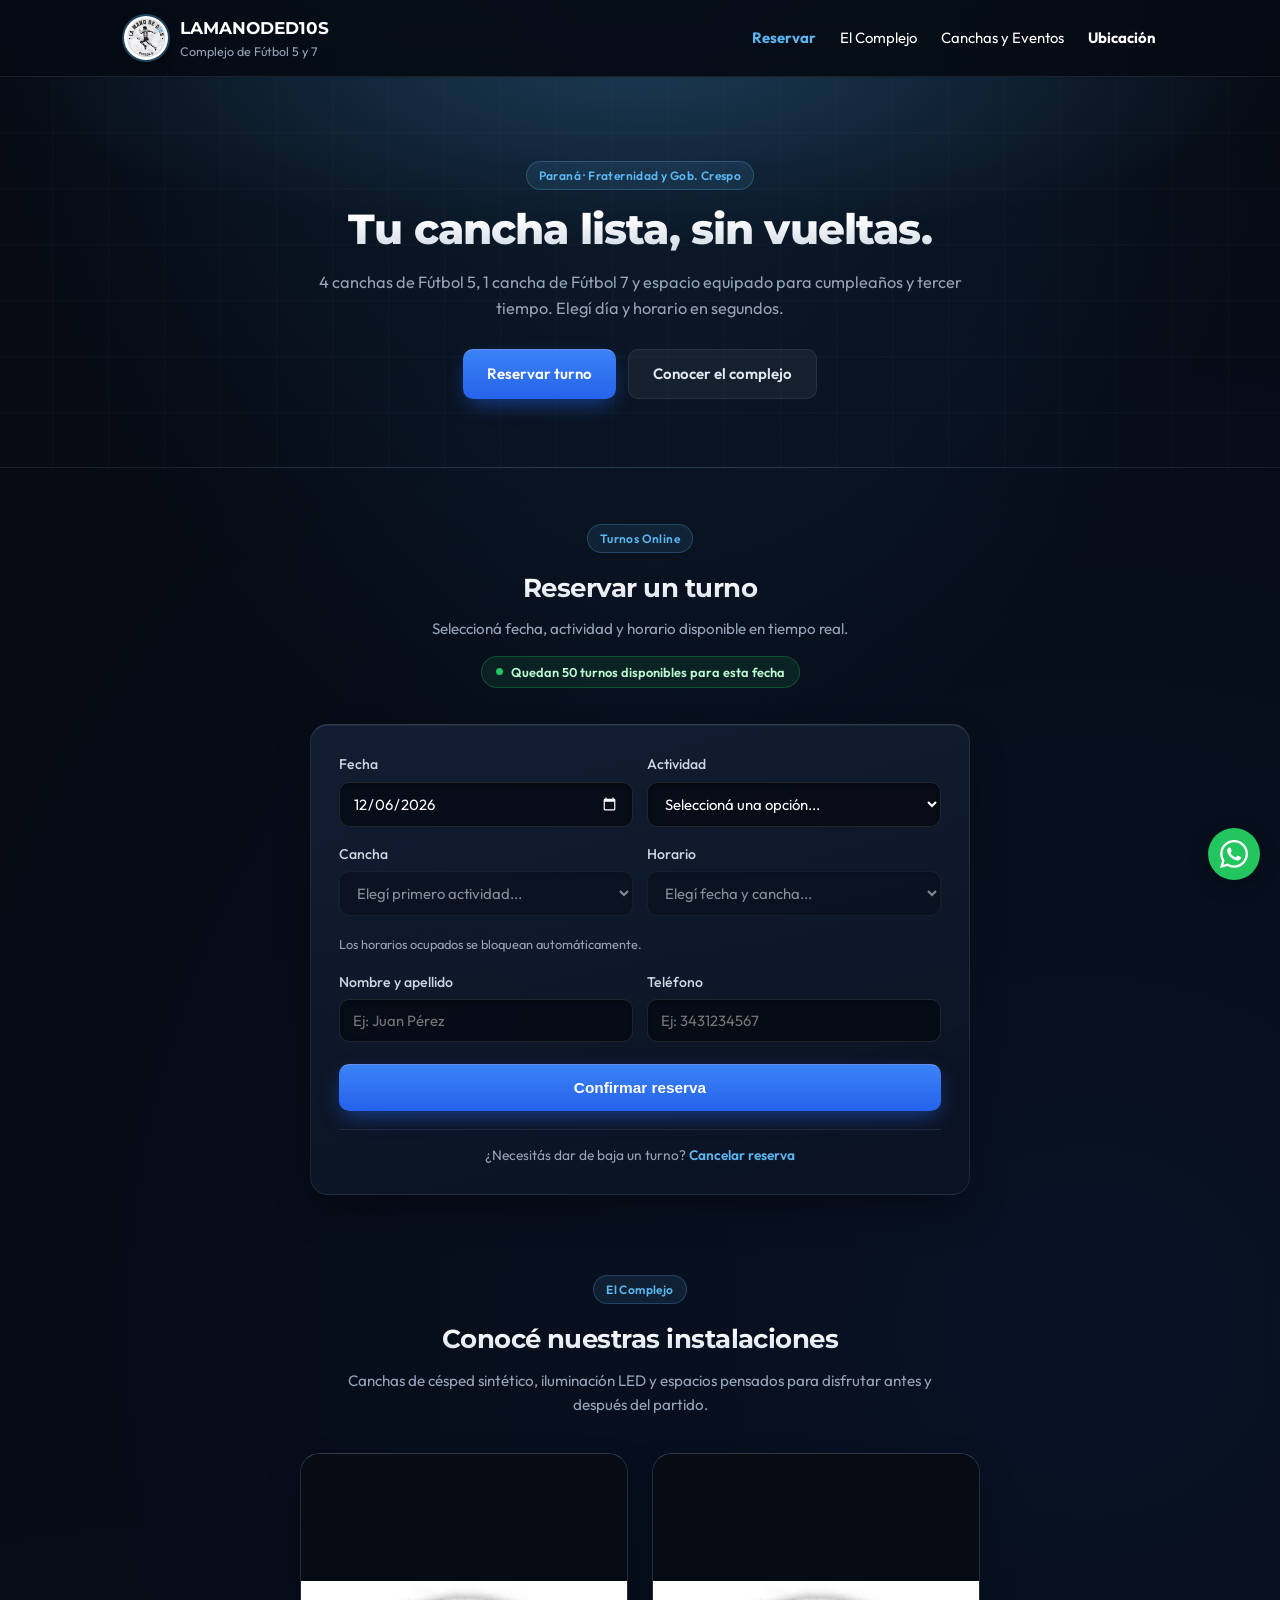
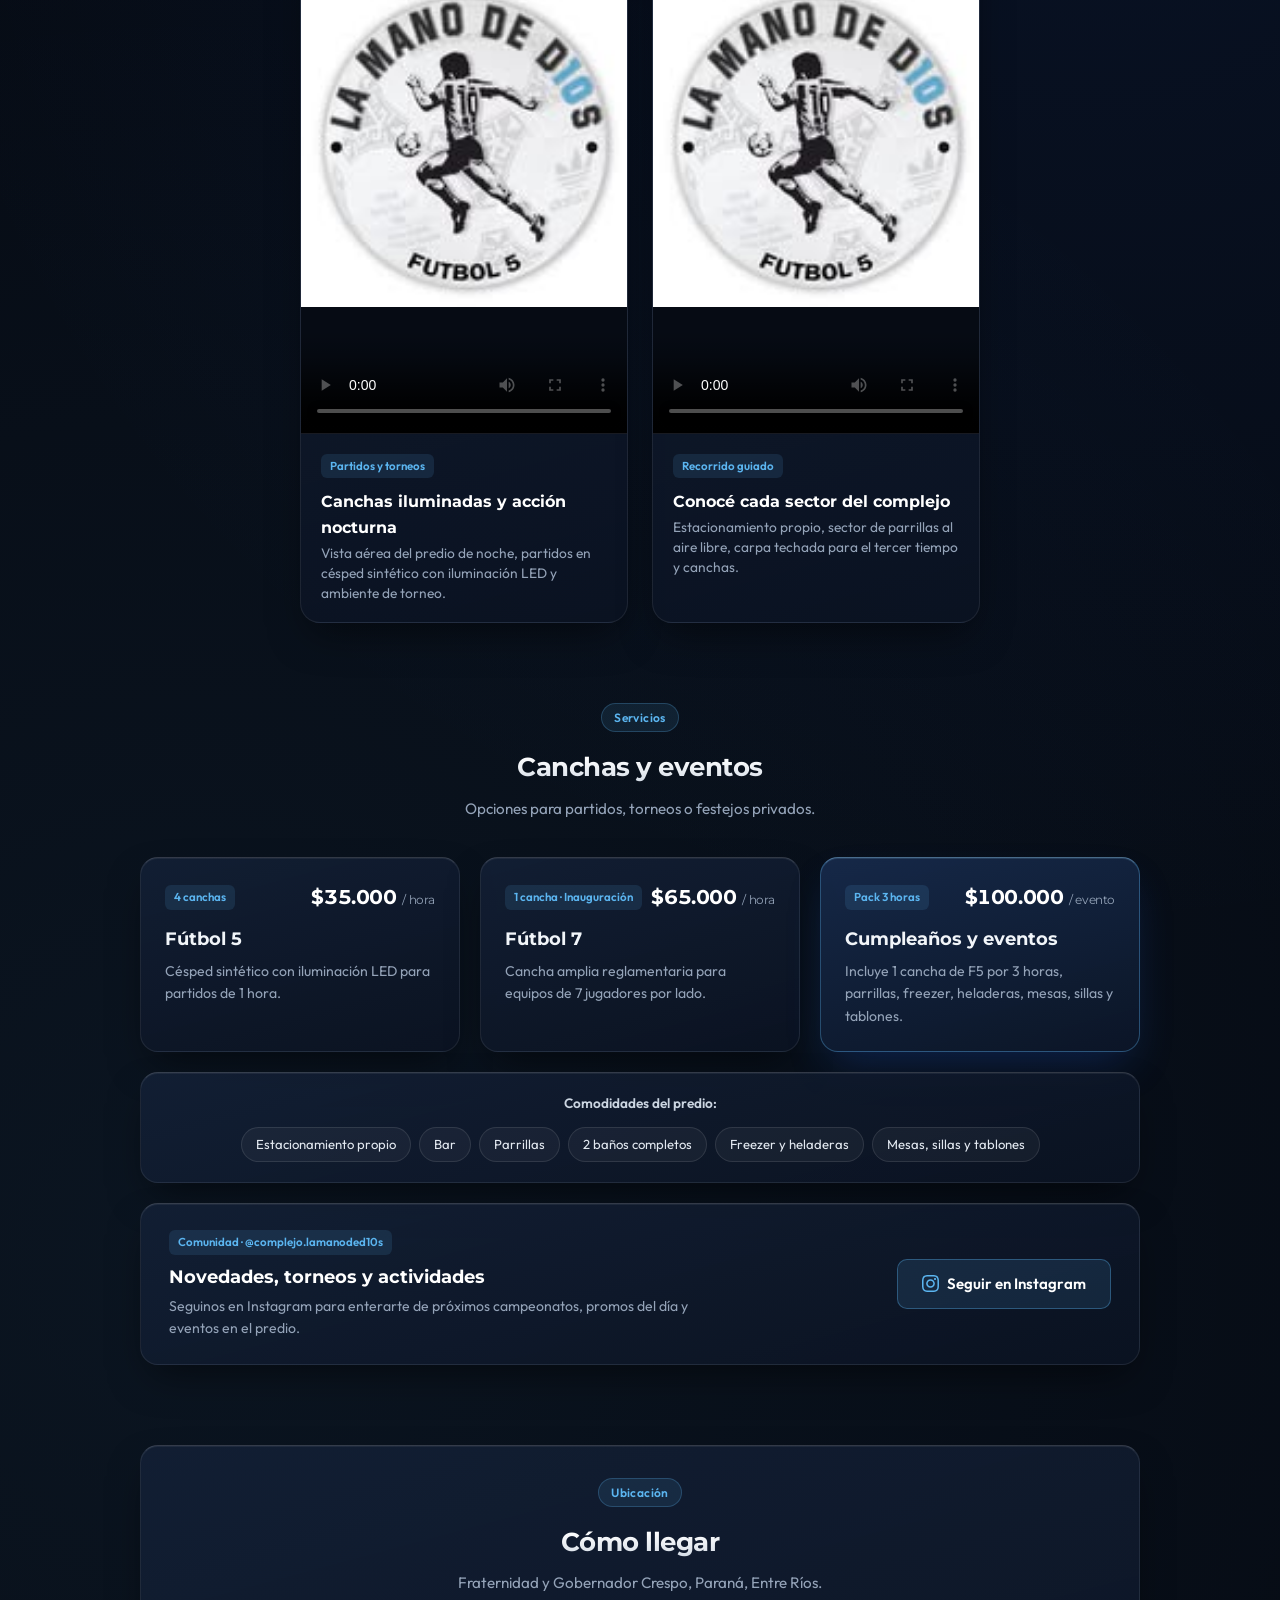
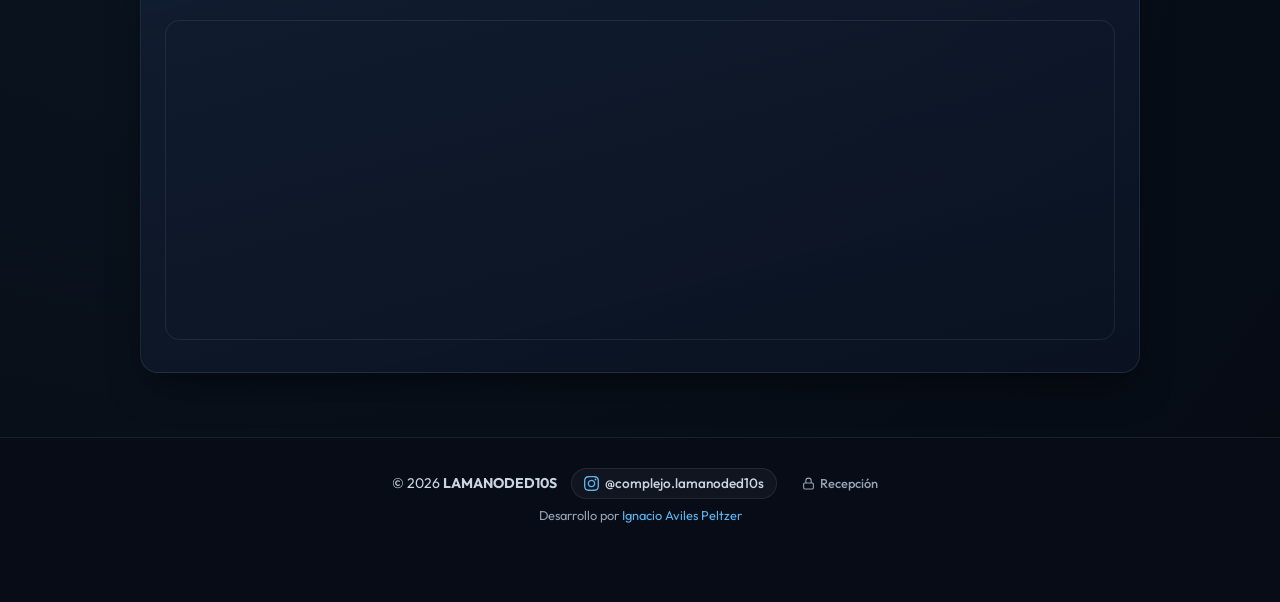
==== index.html @ fe37d2c8 "Add files via upload" ====
<!DOCTYPE html>
<html lang="es">
<head>
  <meta charset="UTF-8">
  <meta name="viewport" content="width=device-width, initial-scale=1.0">
  <title>LAMANODED10S — Complejo de Fútbol 5 y 7</title>

  <!-- VISTA PREVIA AL COMPARTIR EL ENLACE (WHATSAPP / INSTAGRAM) -->
  <meta name="description" content="Reservá online tu cancha de Fútbol 5, Fútbol 7 o festejá tu cumpleaños en LAMANODED10S (Fraternidad y Gob. Crespo, Paraná).">
  <meta property="og:title" content="LAMANODED10S — Reservas Online de Fútbol 5 y 7">
  <meta property="og:description" content="Elegí día, cancha y horario en segundos. 4 canchas F5, 1 cancha F7, parrillas y tercer tiempo en Paraná.">
  <meta property="og:image" content="logo.jpg">
  <meta property="og:type" content="website">
  <meta name="twitter:card" content="summary">

  <link rel="icon" type="image/jpeg" href="logo.jpg">
  <link rel="preconnect" href="https://fonts.googleapis.com">
  <link rel="preconnect" href="https://fonts.gstatic.com" crossorigin>
  <link href="https://fonts.googleapis.com/css2?family=Montserrat:wght@600;700;800&family=Outfit:wght@400;500;600;700&display=swap" rel="stylesheet">
  
  <link rel="stylesheet" href="styles.css?v=42">
</head>
<body>

  <!-- ENCABEZADO -->
  <header class="main-header">
    <div class="nav-container">
      <div class="brand-logo">
        <img src="logo.jpg" alt="LAMANODED10S" class="logo-img" onerror="this.style.display='none'">
        <div class="brand-text">
          <h1>LAMANODED10S</h1>
          <span>Complejo de Fútbol 5 y 7</span>
        </div>
      </div>
      
      <button class="menu-toggle" aria-label="Abrir menú">
        <span></span><span></span><span></span>
      </button>
      
      <nav class="nav-menu">
        <a href="#reservas" class="nav-link" style="font-weight: 700; color: var(--accent);">Reservar</a>
        <a href="#galeria" class="nav-link">El Complejo</a>
        <a href="#deportes" class="nav-link">Canchas y Eventos</a>
        <a href="#ubicacion" class="nav-link">Ubicación</a>
      </nav>
    </div>
  </header>

  <!-- PORTADA SERENA Y DIRECTA -->
  <section class="hero-section">
    <div class="hero-content reveal">
      <span class="tag">Paraná · Fraternidad y Gob. Crespo</span>
      <h2>Tu cancha lista, sin vueltas.</h2>
      <p class="hero-desc">4 canchas de Fútbol 5, 1 cancha de Fútbol 7 y espacio equipado para cumpleaños y tercer tiempo. Elegí día y horario en segundos.</p>
      <div class="hero-actions">
        <a href="#reservas" class="btn btn-primary">Reservar turno</a>
        <a href="#galeria" class="btn btn-secondary">Conocer el complejo</a>
      </div>
    </div>
  </section>

  <!-- CONTENIDO PRINCIPAL -->
  <main class="container">

    <!-- SECCIÓN 1: RESERVAS -->
    <section class="section reservation-section scroll-margin" id="reservas">
      <div class="section-title reveal">
        <span class="tag" id="config-subtitulo">Turnos Online</span>
        <h3 id="config-titulo">Reservar un turno</h3>
        <p>Seleccioná fecha, actividad y horario disponible en tiempo real.</p>
        <div class="live-slots-pill" id="liveAvailabilityBadge">
          <span class="live-dot"></span> Consultando disponibilidad...
        </div>
      </div>

      <div class="grid-reservation">
        <div class="form-container glass-effect reveal delay-1">
          <form id="reservationForm">
            <div class="form-group-row">
              <div class="form-group">
                <label for="fecha">Fecha</label>
                <input type="date" id="fecha" name="fecha" required>
              </div>
              <div class="form-group">
                <label for="deporte">Actividad</label>
                <select id="deporte" name="deporte" required>
                  <option value="">Cargando...</option>
                </select>
              </div>
            </div>

            <div class="form-group-row">
              <div class="form-group">
                <label for="cancha">Cancha</label>
                <select id="cancha" name="cancha" required disabled>
                  <option value="">Elegí primero actividad...</option>
                </select>
              </div>
              <div class="form-group">
                <label for="horario">Horario</label>
                <select id="horario" name="horario" required disabled>
                  <option value="">Elegí fecha y cancha...</option>
                </select>
              </div>
            </div>
            <span class="input-note" id="horarioNote">Los horarios ocupados se bloquean automáticamente.</span>

            <div class="form-group-row" style="margin-top: 16px;">
              <div class="form-group">
                <label for="nombre">Nombre y apellido</label>
                <input type="text" id="nombre" name="nombre" placeholder="Ej: Juan Pérez" required>
              </div>
              <div class="form-group">
                <label for="telefono">Teléfono</label>
                <input type="tel" id="telefono" name="telefono" placeholder="Ej: 3431234567" required>
              </div>
            </div>

            <button type="submit" class="btn btn-submit" id="btnSubmit">
              <span class="btn-text">Confirmar reserva</span>
              <div class="loader" id="submitLoader"></div>
            </button>
          </form>

          <div id="statusBox" class="status-box" style="display: none;"></div>

          <div class="cancel-link-box">
            ¿Necesitás dar de baja un turno? <a href="cancelar.html">Cancelar reserva</a>
          </div>
        </div>
      </div>
    </section>

    <!-- SECCIÓN 2: PRESENTACIÓN EN VIDEO (2 COLUMNAS VERTICALES 9:16) -->
    <section class="section media-section scroll-margin" id="galeria">
      <div class="section-title reveal">
        <span class="tag">El Complejo</span>
        <h3>Conocé nuestras instalaciones</h3>
        <p>Canchas de césped sintético, iluminación LED y espacios pensados para disfrutar antes y después del partido.</p>
      </div>

      <div class="videos-showcase reveal delay-1">
        <!-- Video 1 -->
        <div class="video-card glass-effect">
          <div class="video-wrapper">
            <video controls playsinline preload="metadata" poster="logo.jpg">
              <source src="videos/video_1.mp4" type="video/mp4">
              Tu navegador no soporta la reproducción de video.
            </video>
          </div>
          <div class="video-info">
            <span class="sport-badge">Partidos y torneos</span>
            <h4>Canchas iluminadas y acción nocturna</h4>
            <p>Vista aérea del predio de noche, partidos en césped sintético con iluminación LED y ambiente de torneo.</p>
          </div>
        </div>

        <!-- Video 2 -->
        <div class="video-card glass-effect">
          <div class="video-wrapper">
            <video controls playsinline preload="metadata" poster="logo.jpg">
              <source src="videos/video_2.mp4" type="video/mp4">
              Tu navegador no soporta la reproducción de video.
            </video>
          </div>
          <div class="video-info">
            <span class="sport-badge">Recorrido guiado</span>
            <h4>Conocé cada sector del complejo</h4>
            <p>Estacionamiento propio, sector de parrillas al aire libre, carpa techada para el tercer tiempo y canchas.</p>
          </div>
        </div>
      </div>
    </section>

    <!-- SECCIÓN 3: CANCHAS, EVENTOS Y COMODIDADES -->
    <section class="section scroll-margin" id="deportes">
      <div class="section-title reveal">
        <span class="tag">Servicios</span>
        <h3>Canchas y eventos</h3>
        <p>Opciones para partidos, torneos o festejos privados.</p>
      </div>

      <div class="sports-grid reveal delay-1">
        <div class="sport-card glass-effect">
          <div class="sport-card-top">
            <span class="sport-badge">4 canchas</span>
            <span class="sport-price">$35.000 <small>/ hora</small></span>
          </div>
          <h4>Fútbol 5</h4>
          <p>Césped sintético con iluminación LED para partidos de 1 hora.</p>
        </div>

        <div class="sport-card glass-effect">
          <div class="sport-card-top">
            <span class="sport-badge">1 cancha · Inauguración</span>
            <span class="sport-price">$65.000 <small>/ hora</small></span>
          </div>
          <h4>Fútbol 7</h4>
          <p>Cancha amplia reglamentaria para equipos de 7 jugadores por lado.</p>
        </div>

        <div class="sport-card glass-effect highlight-card">
          <div class="sport-card-top">
            <span class="sport-badge">Pack 3 horas</span>
            <span class="sport-price">$100.000 <small>/ evento</small></span>
          </div>
          <h4>Cumpleaños y eventos</h4>
          <p>Incluye 1 cancha de F5 por 3 horas, parrillas, freezer, heladeras, mesas, sillas y tablones.</p>
        </div>
      </div>

      <!-- Comodidades en formato limpio tipo etiquetas -->
      <div class="amenities-bar glass-effect reveal delay-2">
        <span class="amenities-label">Comodidades del predio:</span>
        <div class="amenities-pills">
          <span class="amenity-pill">Estacionamiento propio</span>
          <span class="amenity-pill">Bar</span>
          <span class="amenity-pill">Parrillas</span>
          <span class="amenity-pill">2 baños completos</span>
          <span class="amenity-pill">Freezer y heladeras</span>
          <span class="amenity-pill">Mesas, sillas y tablones</span>
        </div>
      </div>

      <!-- Invitación a Instagram -->
      <div class="instagram-banner glass-effect reveal delay-2">
        <div class="instagram-banner-text">
          <span class="sport-badge">Comunidad · @complejo.lamanoded10s</span>
          <h4>Novedades, torneos y actividades</h4>
          <p>Seguinos en Instagram para enterarte de próximos campeonatos, promos del día y eventos en el predio.</p>
        </div>
        <a href="https://www.instagram.com/complejo.lamanoded10s/" target="_blank" rel="noopener noreferrer" class="btn btn-instagram">
          <svg viewBox="0 0 24 24" aria-hidden="true"><path d="M12 2.163c3.204 0 3.584.012 4.85.07 3.252.148 4.771 1.691 4.919 4.919.058 1.265.069 1.645.069 4.849 0 3.205-.012 3.584-.069 4.849-.149 3.225-1.664 4.771-4.919 4.919-1.266.058-1.644.07-4.85.07-3.204 0-3.584-.012-4.849-.07-3.26-.149-4.771-1.699-4.919-4.92-.058-1.265-.07-1.644-.07-4.849 0-3.204.013-3.583.07-4.849.149-3.227 1.664-4.771 4.919-4.919 1.266-.057 1.645-.069 4.849-.069zm0-2.163c-3.259 0-3.667.014-4.947.072-4.358.2-6.78 2.618-6.98 6.98-.059 1.281-.073 1.689-.073 4.948 0 3.259.014 3.668.072 4.948.2 4.358 2.618 6.78 6.98 6.98 1.281.058 1.689.072 4.948.072 3.259 0 3.668-.014 4.948-.072 4.354-.2 6.782-2.618 6.979-6.98.059-1.28.073-1.689.073-4.948 0-3.259-.014-3.667-.072-4.947-.196-4.354-2.617-6.78-6.979-6.98-1.281-.059-1.69-.073-4.949-.073zm0 5.838c-3.403 0-6.162 2.759-6.162 6.162s2.759 6.163 6.162 6.163 6.162-2.759 6.162-6.163c0-3.403-2.759-6.162-6.162-6.162zm0 10.162c-2.209 0-4-1.79-4-4 0-2.209 1.791-4 4-4s4 1.791 4 4c0 2.21-1.791 4-4 4zm6.406-11.845c-.796 0-1.441.645-1.441 1.44s.645 1.44 1.441 1.44c.795 0 1.439-.645 1.439-1.44s-.644-1.44-1.439-1.44z"/></svg>
          Seguir en Instagram
        </a>
      </div>
    </section>

    <!-- SECCIÓN 4: UBICACIÓN -->
    <section class="section location-section glass-effect reveal delay-1" id="ubicacion" style="margin-bottom: 0;">
      <div class="section-title" style="margin-bottom: 24px;">
        <span class="tag">Ubicación</span>
        <h3>Cómo llegar</h3>
        <p>Fraternidad y Gobernador Crespo, Paraná, Entre Ríos.</p>
      </div>
      <div class="map-container">
        <iframe src="https://www.google.com/maps/embed?pb=!1m18!1m12!1m3!1d3392.5186835165846!2d-60.5054743!3d-31.7513364!2m3!1f0!2f0!3f0!3m2!1i1024!2i768!4f13.1!3m3!1m2!1s0x95b4528189856a49%3A0xda59c6fb25c34594!2sFraternidad%20%26%20Gdor.%20Crespo%2C%20Paran%C3%A1%2C%20Entre%20R%C3%ADos!5e0!3m2!1ses-419!2sar!4v1700000000000!5m2!1ses-419!2sar" allowfullscreen="" loading="lazy" referrerpolicy="no-referrer-when-downgrade"></iframe>
      </div>
    </section>

  </main>

  <!-- Botón Flotante de WhatsApp -->
  <a href="#" target="_blank" rel="noopener noreferrer" class="whatsapp-float" aria-label="Contactar por WhatsApp">
    <svg viewBox="0 0 24 24" style="width:28px; height:28px; fill:#fff;"><path d="M17.472 14.382c-.297-.149-1.758-.867-2.03-.967-.273-.099-.471-.148-.67.15-.197.297-.767.966-.94 1.164-.173.199-.347.223-.644.075-.297-.15-1.255-.463-2.39-1.475-.883-.788-1.48-1.761-1.653-2.059-.173-.297-.018-.458.13-.606.134-.133.298-.347.446-.52.149-.174.198-.298.298-.497.099-.198.05-.371-.025-.52-.075-.149-.669-1.612-.916-2.207-.242-.579-.487-.5-.669-.51a12.8 12.8 0 0 0-.57-.01c-.198 0-.52.074-.792.372-.272.297-1.04 1.016-1.04 2.479 0 1.462 1.065 2.875 1.213 3.074.149.198 2.096 3.2 5.077 4.487.709.306 1.262.489 1.694.625.712.227 1.36.195 1.871.118.571-.085 1.758-.719 2.006-1.413.248-.694.248-1.289.173-1.413-.074-.124-.272-.198-.57-.347m-5.421 7.403h-.004a9.87 9.87 0 0 1-5.031-1.378l-.361-.214-3.741.982.998-3.648-.235-.374a9.86 9.86 0 0 1-1.51-5.26c.001-5.45 4.436-9.884 9.888-9.884 2.64 0 5.122 1.03 6.988 2.898a9.825 9.825 0 0 1 2.893 6.994c-.003 5.45-4.437 9.884-9.885 9.884m8.413-18.297A11.815 11.815 0 0 0 12.05 0C5.495 0 .16 5.335.157 11.892c0 2.096.547 4.142 1.588 5.945L.057 24l6.305-1.654a11.882 11.882 0 0 0 5.683 1.448h.005c6.554 0 11.89-5.335 11.893-11.893a11.821 11.821 0 0 0-3.48-8.413Z"/></svg>
  </a>

  <!-- FOOTER -->
  <footer class="site-footer">
    <div class="footer-content">
      <div class="footer-top">
        <p class="footer-brand">© 2026 <strong>LAMANODED10S</strong></p>
        <a href="https://www.instagram.com/complejo.lamanoded10s/" target="_blank" rel="noopener noreferrer" class="footer-instagram" aria-label="Instagram de LAMANODED10S">
          <svg viewBox="0 0 24 24" aria-hidden="true"><path d="M12 2.163c3.204 0 3.584.012 4.85.07 3.252.148 4.771 1.691 4.919 4.919.058 1.265.069 1.645.069 4.849 0 3.205-.012 3.584-.069 4.849-.149 3.225-1.664 4.771-4.919 4.919-1.266.058-1.644.07-4.85.07-3.204 0-3.584-.012-4.849-.07-3.26-.149-4.771-1.699-4.919-4.92-.058-1.265-.07-1.644-.07-4.849 0-3.204.013-3.583.07-4.849.149-3.227 1.664-4.771 4.919-4.919 1.266-.057 1.645-.069 4.849-.069zm0-2.163c-3.259 0-3.667.014-4.947.072-4.358.2-6.78 2.618-6.98 6.98-.059 1.281-.073 1.689-.073 4.948 0 3.259.014 3.668.072 4.948.2 4.358 2.618 6.78 6.98 6.98 1.281.058 1.689.072 4.948.072 3.259 0 3.668-.014 4.948-.072 4.354-.2 6.782-2.618 6.979-6.98.059-1.28.073-1.689.073-4.948 0-3.259-.014-3.667-.072-4.947-.196-4.354-2.617-6.78-6.979-6.98-1.281-.059-1.69-.073-4.949-.073zm0 5.838c-3.403 0-6.162 2.759-6.162 6.162s2.759 6.163 6.162 6.163 6.162-2.759 6.162-6.163c0-3.403-2.759-6.162-6.162-6.162zm0 10.162c-2.209 0-4-1.79-4-4 0-2.209 1.791-4 4-4s4 1.791 4 4c0 2.21-1.791 4-4 4zm6.406-11.845c-.796 0-1.441.645-1.441 1.44s.645 1.44 1.441 1.44c.795 0 1.439-.645 1.439-1.44s-.644-1.44-1.439-1.44z"/></svg>
          @complejo.lamanoded10s
        </a>
        <a href="ingreso.html" class="footer-staff-link">
          <svg viewBox="0 0 24 24" fill="none" stroke="currentColor" stroke-width="2"><rect width="18" height="11" x="3" y="11" rx="2"/><path d="M7 11V7a5 5 0 0 1 10 0v4"/></svg>
          Recepción
        </a>
      </div>
      <p class="dev-credits">
        Desarrollo por <a href="https://github.com" target="_blank" rel="noopener noreferrer">Ignacio Aviles Peltzer</a>
      </p>
    </div>
  </footer>

  <script src="config.js?v=8"></script>
  <script src="app.js?v=42"></script>
</body>
</html>
---- styles.css ----
:root {
  color-scheme: dark;
  --bg-dark: #0a111e;
  --surface: #111c2e;
  --surface-soft: rgba(17, 28, 46, 0.72);
  --accent: #5bb5f0;
  --accent-btn: #2563eb;
  --accent-btn-hover: #1d4ed8;
  --text-main: #f1f5f9;
  --text-muted: #94a3b8;
  --border-glass: rgba(255, 255, 255, 0.08);
  --whatsapp: #22c55e;
}

* {
  margin: 0;
  padding: 0;
  box-sizing: border-box;
}

html {
  scroll-behavior: smooth;
}

body {
  font-family: 'Outfit', sans-serif;
  background-color: var(--bg-dark);
  background-image: radial-gradient(circle at 50% 0%, rgba(37, 99, 235, 0.12), transparent 55%);
  color: var(--text-main);
  line-height: 1.6;
  overflow-x: hidden;
}

/* HEADER & NAVEGACIÓN */
.main-header {
  position: sticky;
  top: 0;
  z-index: 1000;
  background: rgba(10, 17, 30, 0.9);
  backdrop-filter: blur(12px);
  border-bottom: 1px solid var(--border-glass);
}

.nav-container {
  max-width: 1080px;
  margin: 0 auto;
  padding: 14px 24px;
  display: flex;
  justify-content: space-between;
  align-items: center;
}

.brand-logo {
  display: flex;
  align-items: center;
  gap: 12px;
}

.logo-img {
  width: 44px;
  height: 44px;
  border-radius: 50%;
  object-fit: cover;
  background: #ffffff;
  border: 1.5px solid rgba(255, 255, 255, 0.25);
}

.brand-text h1 {
  font-family: 'Montserrat', sans-serif;
  font-size: 1.08rem;
  font-weight: 700;
  color: #ffffff;
}

.brand-text span {
  font-size: 0.78rem;
  color: var(--text-muted);
  display: block;
}

.nav-menu {
  display: flex;
  gap: 24px;
}

.nav-link {
  color: #ffffff;
  text-decoration: none;
  font-weight: 400;
  font-size: 0.93rem;
  transition: opacity 0.2s;
}

.nav-link:hover {
  opacity: 0.78;
}

.nav-link.active {
  color: #ffffff;
  font-weight: 700;
}

.menu-toggle {
  display: none;
  flex-direction: column;
  gap: 5px;
  background: transparent;
  border: none;
  cursor: pointer;
}

.menu-toggle span {
  width: 24px;
  height: 2px;
  background: #ffffff;
  border-radius: 2px;
}

/* HERO SECTION */
.hero-section {
  position: relative;
  padding: 84px 24px 68px;
  text-align: center;
  border-bottom: 1px solid var(--border-glass);
  background-image:
    radial-gradient(circle at 50% 20%, rgba(91, 181, 240, 0.14), transparent 60%),
    linear-gradient(rgba(255, 255, 255, 0.025) 1px, transparent 1px),
    linear-gradient(90deg, rgba(255, 255, 255, 0.025) 1px, transparent 1px);
  background-size: 100% 100%, 48px 48px, 48px 48px;
  background-position: center, center, center;
}

.hero-content {
  max-width: 680px;
  margin: 0 auto;
}

.tag {
  display: inline-block;
  padding: 4px 12px;
  border-radius: 999px;
  background: rgba(91, 181, 240, 0.1);
  border: 1px solid rgba(91, 181, 240, 0.25);
  color: var(--accent);
  font-size: 0.75rem;
  font-weight: 600;
  letter-spacing: 0.4px;
  margin-bottom: 14px;
}

.hero-content h2 {
  font-family: 'Montserrat', sans-serif;
  font-size: clamp(1.85rem, 4vw, 2.65rem);
  font-weight: 800;
  line-height: 1.2;
  margin-bottom: 14px;
  color: #ffffff;
}

.hero-desc {
  color: var(--text-muted);
  font-size: 1.02rem;
  margin: 0 auto 28px;
}

.hero-actions {
  display: flex;
  justify-content: center;
  gap: 12px;
  flex-wrap: wrap;
}

.btn {
  display: inline-flex;
  align-items: center;
  justify-content: center;
  padding: 12px 24px;
  border-radius: 10px;
  font-weight: 600;
  font-size: 0.94rem;
  text-decoration: none;
  transition: background-color 0.2s, transform 0.15s;
  cursor: pointer;
  border: none;
}

.btn-primary {
  background: var(--accent-btn);
  color: #ffffff;
}

.btn-primary:hover {
  background: var(--accent-btn-hover);
  transform: translateY(-1px);
}

.btn-secondary {
  background: rgba(255, 255, 255, 0.05);
  color: #e2e8f0;
  border: 1px solid var(--border-glass);
}

.btn-secondary:hover {
  background: rgba(255, 255, 255, 0.09);
}

/* CONTENEDOR Y SECCIONES */
.container {
  max-width: 1040px;
  margin: 0 auto;
  padding: 56px 20px 64px;
}

.section {
  margin-bottom: 80px;
}

.scroll-margin {
  scroll-margin-top: 84px;
}

.section-title {
  text-align: center;
  max-width: 600px;
  margin: 0 auto 36px;
}

.section-title h3 {
  font-family: 'Montserrat', sans-serif;
  font-size: 1.65rem;
  font-weight: 700;
  margin-bottom: 8px;
  color: #ffffff;
}

.section-title p {
  color: var(--text-muted);
  font-size: 0.95rem;
}

/* INDICADOR EN VIVO DE DISPONIBILIDAD */
.live-slots-pill {
  display: inline-flex;
  align-items: center;
  gap: 8px;
  margin-top: 14px;
  padding: 5px 14px;
  border-radius: 999px;
  background: rgba(34, 197, 94, 0.1);
  border: 1px solid rgba(34, 197, 94, 0.28);
  color: #bbf7d0;
  font-size: 0.8rem;
  font-weight: 600;
}

.live-slots-pill.full {
  background: rgba(239, 68, 68, 0.12);
  border-color: rgba(239, 68, 68, 0.3);
  color: #fecaca;
}

.live-dot {
  width: 7px;
  height: 7px;
  border-radius: 50%;
  background: #22c55e;
  animation: pulseDot 1.8s infinite;
}

.live-slots-pill.full .live-dot {
  background: #ef4444;
  animation: none;
}

@keyframes pulseDot {
  0%, 100% { opacity: 1; }
  50% { opacity: 0.35; }
}

.glass-effect {
  background: var(--surface-soft);
  border: 1px solid var(--border-glass);
  border-radius: 18px;
}

/* RESERVAS */
.grid-reservation {
  max-width: 660px;
  margin: 0 auto;
}

.form-container {
  padding: 28px;
}

.form-group {
  margin-bottom: 16px;
}

.form-group-row {
  display: grid;
  grid-template-columns: 1fr 1fr;
  gap: 14px;
}

label {
  display: block;
  font-weight: 500;
  font-size: 0.88rem;
  margin-bottom: 6px;
  color: #cbd5e1;
}

input,
select {
  width: 100%;
  padding: 11px 13px;
  border-radius: 10px;
  border: 1px solid rgba(255, 255, 255, 0.12);
  background: rgba(10, 17, 30, 0.9);
  color: #ffffff;
  font-family: inherit;
  font-size: 0.93rem;
  outline: none;
  transition: border-color 0.2s;
}

input:focus,
select:focus {
  border-color: var(--accent);
}

select:disabled {
  opacity: 0.5;
  cursor: not-allowed;
}

.input-note {
  display: block;
  font-size: 0.8rem;
  color: var(--text-muted);
  margin-top: 2px;
}

.btn-submit {
  width: 100%;
  margin-top: 6px;
  padding: 14px;
  background: var(--accent-btn);
  color: #ffffff;
  font-size: 0.96rem;
}

.btn-submit:hover:not(:disabled) {
  background: var(--accent-btn-hover);
}

.cancel-link-box {
  margin-top: 18px;
  padding-top: 14px;
  border-top: 1px solid var(--border-glass);
  text-align: center;
  font-size: 0.86rem;
  color: var(--text-muted);
}

.cancel-link-box a {
  color: var(--accent);
  font-weight: 600;
  text-decoration: none;
}

.cancel-link-box a:hover {
  text-decoration: underline;
}

.loader {
  display: none;
  width: 16px;
  height: 16px;
  margin-left: 10px;
  border: 2px solid rgba(255, 255, 255, 0.3);
  border-top-color: #ffffff;
  border-radius: 50%;
  animation: spin 0.7s linear infinite;
}

@keyframes spin {
  to { transform: rotate(360deg); }
}

/* CARTEL DE CONFIRMACIÓN */
.status-box {
  margin-top: 20px;
  padding: 20px;
  border-radius: 14px;
  text-align: center;
  background: rgba(10, 17, 30, 0.95);
  border: 1px solid rgba(91, 181, 240, 0.35);
}

.status-box.warning {
  border-color: rgba(245, 158, 11, 0.45);
}

.confirm-badge {
  display: inline-block;
  padding: 4px 10px;
  border-radius: 6px;
  background: rgba(91, 181, 240, 0.14);
  color: var(--accent);
  font-weight: 700;
  font-size: 0.82rem;
  margin-bottom: 8px;
}

.status-box h4 {
  font-size: 1.08rem;
  margin-bottom: 6px;
}

.status-box p {
  font-size: 0.88rem;
  color: var(--text-muted);
  margin-bottom: 14px;
}

.btn-whatsapp-confirm {
  display: block;
  width: 100%;
  padding: 12px;
  border-radius: 10px;
  background: var(--whatsapp);
  color: #052e16;
  font-weight: 700;
  font-size: 0.92rem;
  text-decoration: none;
}

.btn-whatsapp-group {
  display: block;
  width: 100%;
  margin-top: 10px;
  padding: 11px;
  border-radius: 10px;
  background: rgba(91, 181, 240, 0.12);
  border: 1px solid rgba(91, 181, 240, 0.35);
  color: #ffffff;
  font-weight: 600;
  font-size: 0.9rem;
  text-decoration: none;
  transition: background-color 0.2s;
}

.btn-whatsapp-group:hover {
  background: rgba(91, 181, 240, 0.22);
}

/* GALERÍA DE VIDEOS VERTICALES (PROPORCIÓN NATIVA 9:16) */
.videos-showcase {
  max-width: 680px;
  margin: 0 auto;
  display: grid;
  grid-template-columns: repeat(2, 1fr);
  gap: 24px;
}

.video-card {
  overflow: hidden;
  display: flex;
  flex-direction: column;
  transition: border-color 0.25s;
}

.video-card:hover {
  border-color: rgba(91, 181, 240, 0.35);
}

.video-wrapper {
  width: 100%;
  aspect-ratio: 9 / 16;
  background: #060b14;
  border-bottom: 1px solid var(--border-glass);
}

.video-wrapper video {
  width: 100%;
  height: 100%;
  object-fit: contain;
  background: #060b14;
  display: block;
}

.video-info {
  padding: 18px 20px;
}

.video-info h4 {
  font-family: 'Montserrat', sans-serif;
  font-size: 1.02rem;
  font-weight: 700;
  margin-bottom: 4px;
  color: #ffffff;
}

.video-info p {
  font-size: 0.86rem;
  color: var(--text-muted);
  line-height: 1.45;
}

/* TARJETAS DE CANCHAS Y COMODIDADES COMPACTAS */
.sports-grid {
  display: grid;
  grid-template-columns: repeat(3, 1fr);
  gap: 20px;
  margin-bottom: 20px;
}

.sport-card {
  padding: 24px;
}

.highlight-card {
  border-color: rgba(91, 181, 240, 0.3);
}

.sport-badge {
  display: inline-block;
  font-size: 0.72rem;
  font-weight: 600;
  padding: 3px 9px;
  border-radius: 6px;
  background: rgba(91, 181, 240, 0.12);
  color: var(--accent);
  margin-bottom: 10px;
}

.sport-card h4 {
  font-family: 'Montserrat', sans-serif;
  font-size: 1.12rem;
  font-weight: 700;
  margin-bottom: 6px;
}

.sport-card p {
  font-size: 0.88rem;
  color: var(--text-muted);
}

.sport-card-top {
  display: flex;
  justify-content: space-between;
  align-items: center;
  gap: 8px;
  margin-bottom: 12px;
}

.sport-card-top .sport-badge {
  margin-bottom: 0;
}

.sport-price {
  font-family: 'Montserrat', sans-serif;
  font-size: 1.05rem;
  font-weight: 700;
  color: #ffffff;
}

.sport-price small {
  font-size: 0.76rem;
  font-weight: 400;
  color: var(--text-muted);
}

.amenities-bar {
  padding: 20px 24px;
  display: flex;
  flex-direction: column;
  align-items: center;
  gap: 12px;
  text-align: center;
}

.amenities-label {
  font-size: 0.85rem;
  font-weight: 600;
  color: #cbd5e1;
}

.amenities-pills {
  display: flex;
  flex-wrap: wrap;
  justify-content: center;
  gap: 8px;
}

.amenity-pill {
  font-size: 0.82rem;
  color: #e2e8f0;
  background: rgba(255, 255, 255, 0.04);
  border: 1px solid var(--border-glass);
  padding: 6px 14px;
  border-radius: 999px;
}

/* BANNER DE INSTAGRAM */
.instagram-banner {
  margin-top: 20px;
  padding: 24px 28px;
  display: flex;
  justify-content: space-between;
  align-items: center;
  gap: 20px;
  border-color: rgba(91, 181, 240, 0.22);
}

.instagram-banner-text .sport-badge {
  margin-bottom: 8px;
}

.instagram-banner-text h4 {
  font-family: 'Montserrat', sans-serif;
  font-size: 1.1rem;
  font-weight: 700;
  color: #ffffff;
  margin-bottom: 4px;
}

.instagram-banner-text p {
  font-size: 0.88rem;
  color: var(--text-muted);
  max-width: 540px;
}

.btn-instagram {
  display: inline-flex;
  align-items: center;
  gap: 8px;
  background: rgba(91, 181, 240, 0.12);
  border: 1px solid rgba(91, 181, 240, 0.35);
  color: #ffffff;
  white-space: nowrap;
  flex-shrink: 0;
}

.btn-instagram svg {
  width: 17px;
  height: 17px;
  fill: var(--accent);
}

.btn-instagram:hover {
  background: rgba(91, 181, 240, 0.22);
  border-color: var(--accent);
  transform: translateY(-1px);
}

/* MAPA */
.location-section {
  padding: 32px 24px;
}

.map-container {
  border-radius: 14px;
  overflow: hidden;
  border: 1px solid var(--border-glass);
  height: 320px;
}

.map-container iframe {
  width: 100%;
  height: 100%;
  border: 0;
}

/* WHATSAPP FLOTANTE Y FOOTER */
.whatsapp-float {
  position: fixed;
  right: 20px;
  bottom: 20px;
  width: 52px;
  height: 52px;
  border-radius: 50%;
  background: var(--whatsapp);
  display: flex;
  align-items: center;
  justify-content: center;
  box-shadow: 0 6px 18px rgba(0, 0, 0, 0.35);
  z-index: 999;
  transition: transform 0.2s;
}

.whatsapp-float:hover {
  transform: scale(1.06);
}

.site-footer {
  padding: 30px 20px 76px;
  background: #070c16;
  border-top: 1px solid var(--border-glass);
  text-align: center;
}

.footer-top {
  display: flex;
  justify-content: center;
  align-items: center;
  flex-wrap: wrap;
  gap: 14px;
  margin-bottom: 6px;
}

.footer-brand {
  font-size: 0.88rem;
  color: #cbd5e1;
  margin-bottom: 0;
}

.footer-instagram {
  display: inline-flex;
  align-items: center;
  gap: 6px;
  font-size: 0.85rem;
  font-weight: 500;
  color: #cbd5e1;
  text-decoration: none;
  padding: 4px 12px;
  border-radius: 999px;
  background: rgba(255, 255, 255, 0.04);
  border: 1px solid var(--border-glass);
  transition: border-color 0.2s, color 0.2s;
}

.footer-instagram svg {
  width: 15px;
  height: 15px;
  fill: var(--accent);
}

.footer-instagram:hover {
  color: #ffffff;
  border-color: rgba(91, 181, 240, 0.4);
}

.footer-brand a,
.dev-credits a {
  color: var(--accent);
  text-decoration: none;
}

.dev-credits {
  font-size: 0.8rem;
  color: var(--text-muted);
}

/* ANIMACIÓN REVEAL */
.reveal {
  opacity: 0;
  transform: translateY(14px);
  transition: opacity 0.45s ease, transform 0.45s ease;
}

.reveal.visible {
  opacity: 1;
  transform: translateY(0);
}

/* RESPONSIVE */
@media (max-width: 820px) {
  .sports-grid {
    grid-template-columns: 1fr;
  }
}

@media (max-width: 680px) {
  .menu-toggle {
    display: flex;
  }

  .nav-menu {
    display: none;
    position: absolute;
    top: 100%;
    left: 0;
    right: 0;
    background: var(--bg-dark);
    flex-direction: column;
    padding: 18px 24px;
    border-bottom: 1px solid var(--border-glass);
  }

  .nav-menu.open {
    display: flex;
  }

  .form-group-row,
  .videos-showcase {
    grid-template-columns: 1fr;
  }

  .videos-showcase {
    max-width: 360px;
  }

  .instagram-banner {
    flex-direction: column;
    align-items: flex-start;
  }

  .btn-instagram {
    width: 100%;
  }
}

/* SCROLLBAR A MEDIDA EN PC */
::-webkit-scrollbar {
  width: 9px;
}

::-webkit-scrollbar-track {
  background: #070c16;
}

::-webkit-scrollbar-thumb {
  background: #1e293b;
  border-radius: 999px;
  border: 2px solid #070c16;
}

::-webkit-scrollbar-thumb:hover {
  background: #334155;
}

/* ELEVACIÓN Y BRILLO SUTIL EN TARJETAS (PC) */
.sport-card,
.form-container,
.amenities-bar,
.instagram-banner {
  transition: transform 0.22s ease, border-color 0.22s ease, box-shadow 0.22s ease;
}

.sport-card:hover {
  transform: translateY(-3px);
  border-color: rgba(91, 181, 240, 0.35);
  box-shadow: 0 12px 28px rgba(0, 0, 0, 0.32);
}

.form-container:focus-within {
  border-color: rgba(91, 181, 240, 0.32);
  box-shadow: 0 14px 34px rgba(0, 0, 0, 0.35);
}

/* ANIMACIÓN BOTÓN MENÚ MÓVIL */
.menu-toggle span {
  transition: transform 0.25s ease, opacity 0.2s ease;
}

.menu-toggle.active span:nth-child(1) {
  transform: translateY(7px) rotate(45deg);
}

.menu-toggle.active span:nth-child(2) {
  opacity: 0;
}

.menu-toggle.active span:nth-child(3) {
  transform: translateY(-7px) rotate(-45deg);
}

@media (max-width: 680px) {
  .hero-section {
    padding: 52px 20px 44px;
  }

  /* Evita el zoom automático en iPhone/Safari al tocar campos */
  input,
  select {
    font-size: 16px;
    padding: 12px 13px;
  }

  .form-container {
    padding: 22px 18px;
  }
}

/* =========================================================
   MEJORA ESTÉTICA DE MARCA (ACABADO DE ESTUDIO)
   ========================================================= */

body {
  background-color: #060b14;
  background-image:
    radial-gradient(ellipse 80% 45% at 50% -10%, rgba(56, 152, 236, 0.18), transparent 70%),
    radial-gradient(circle at 85% 35%, rgba(37, 99, 235, 0.08), transparent 45%),
    radial-gradient(circle at 15% 75%, rgba(91, 181, 240, 0.06), transparent 45%);
}

/* Cabecera con cristal más nítido */
.main-header {
  background: rgba(6, 11, 20, 0.82);
  backdrop-filter: blur(16px);
  -webkit-backdrop-filter: blur(16px);
  border-bottom: 1px solid rgba(255, 255, 255, 0.09);
}

.logo-img {
  box-shadow: 0 0 0 2px rgba(91, 181, 240, 0.35), 0 4px 14px rgba(0, 0, 0, 0.45);
}

/* Portada con línea central de cancha sutil */
.hero-section {
  background-image:
    radial-gradient(ellipse 70% 60% at 50% 0%, rgba(91, 181, 240, 0.18), transparent 70%),
    linear-gradient(rgba(255, 255, 255, 0.025) 1px, transparent 1px),
    linear-gradient(90deg, rgba(255, 255, 255, 0.025) 1px, transparent 1px);
  background-size: 100% 100%, 56px 56px, 56px 56px;
}

.hero-content h2,
.section-title h3 {
  background: linear-gradient(180deg, #ffffff 25%, #cbd5e1 100%);
  -webkit-background-clip: text;
  -webkit-text-fill-color: transparent;
  letter-spacing: -0.02em;
}

/* Tarjetas de cristal con relieve y borde superior iluminado */
.glass-effect {
  background: linear-gradient(165deg, rgba(20, 33, 56, 0.82) 0%, rgba(11, 19, 34, 0.9) 100%);
  border: 1px solid rgba(255, 255, 255, 0.08);
  border-top: 1px solid rgba(255, 255, 255, 0.16);
  box-shadow:
    0 18px 40px -12px rgba(0, 0, 0, 0.55),
    inset 0 1px 0 rgba(255, 255, 255, 0.06);
}

/* Tarjeta destacada (Cumpleaños y eventos) */
.highlight-card {
  background: linear-gradient(165deg, rgba(24, 44, 78, 0.88) 0%, rgba(12, 22, 40, 0.94) 100%);
  border: 1px solid rgba(91, 181, 240, 0.35);
  border-top: 1px solid rgba(147, 210, 255, 0.45);
  box-shadow:
    0 20px 44px -12px rgba(37, 99, 235, 0.25),
    inset 0 1px 0 rgba(147, 210, 255, 0.14);
}

.sport-price {
  font-size: 1.22rem;
  letter-spacing: -0.02em;
  color: #ffffff;
}

/* Botones principales con degradado y luz interior */
.btn-primary,
.btn-submit {
  background: linear-gradient(180deg, #3b82f6 0%, #2563eb 100%);
  border-top: 1px solid rgba(255, 255, 255, 0.28);
  box-shadow: 0 8px 22px -6px rgba(37, 99, 235, 0.65);
}

.btn-primary:hover:not(:disabled),
.btn-submit:hover:not(:disabled) {
  background: linear-gradient(180deg, #60a5fa 0%, #2563eb 100%);
  box-shadow: 0 12px 26px -6px rgba(59, 130, 246, 0.75);
}

.btn-whatsapp-confirm {
  background: linear-gradient(180deg, #22c55e 0%, #16a34a 100%);
  color: #ffffff;
  border-top: 1px solid rgba(255, 255, 255, 0.28);
  box-shadow: 0 8px 22px -6px rgba(34, 197, 94, 0.5);
  transition: transform 0.15s ease, box-shadow 0.2s ease;
}

.btn-whatsapp-confirm:hover {
  transform: translateY(-1px);
  box-shadow: 0 12px 26px -6px rgba(34, 197, 94, 0.65);
}

/* Inputs más limpios y con foco luminoso */
input,
select {
  background: rgba(6, 11, 20, 0.85);
  border: 1px solid rgba(255, 255, 255, 0.1);
  box-shadow: inset 0 2px 4px rgba(0, 0, 0, 0.35);
}

input:focus,
select:focus {
  border-color: var(--accent);
  box-shadow:
    inset 0 2px 4px rgba(0, 0, 0, 0.35),
    0 0 0 3px rgba(91, 181, 240, 0.16);
}

/* Galería de videos con marco fino */
.video-card {
  border-radius: 20px;
}

.video-wrapper {
  position: relative;
  background: #04070e;
}

/* Etiquetas de comodidades con brillo sutil */
.amenity-pill {
  background: rgba(255, 255, 255, 0.045);
  border: 1px solid rgba(255, 255, 255, 0.1);
  transition: border-color 0.2s ease, background-color 0.2s ease;
}

.amenity-pill:hover {
  border-color: rgba(91, 181, 240, 0.35);
  background: rgba(91, 181, 240, 0.08);
}

/* TICKET DIGITAL DE CONFIRMACIÓN Y UBICACIÓN */
.sport-price,
.confirm-badge,
.ticket-value {
  font-variant-numeric: tabular-nums;
}

.ticket-header {
  display: flex;
  justify-content: space-between;
  align-items: center;
  gap: 10px;
  padding-bottom: 12px;
  margin-bottom: 14px;
  border-bottom: 1px dashed rgba(255, 255, 255, 0.14);
}

.ticket-header .confirm-badge {
  margin-bottom: 0;
  font-size: 0.92rem;
  letter-spacing: 0.5px;
}

.btn-copy-code {
  display: inline-flex;
  align-items: center;
  gap: 6px;
  padding: 6px 11px;
  border-radius: 8px;
  background: rgba(255, 255, 255, 0.05);
  border: 1px solid var(--border-glass);
  color: #e2e8f0;
  font-family: inherit;
  font-size: 0.78rem;
  font-weight: 600;
  cursor: pointer;
  transition: background-color 0.2s, border-color 0.2s;
}

.btn-copy-code:hover {
  background: rgba(91, 181, 240, 0.14);
  border-color: rgba(91, 181, 240, 0.35);
}

.ticket-grid {
  display: grid;
  grid-template-columns: repeat(2, 1fr);
  gap: 10px;
  margin: 14px 0 16px;
  text-align: left;
}

.ticket-cell {
  background: rgba(255, 255, 255, 0.03);
  border: 1px solid var(--border-glass);
  border-radius: 10px;
  padding: 10px 12px;
}

.ticket-label {
  display: block;
  font-size: 0.72rem;
  text-transform: uppercase;
  letter-spacing: 0.4px;
  color: var(--text-muted);
  margin-bottom: 2px;
}

.ticket-value {
  font-family: 'Montserrat', sans-serif;
  font-size: 0.88rem;
  font-weight: 700;
  color: #ffffff;
}

.btn-whatsapp-confirm,
.btn-whatsapp-group {
  display: flex;
  align-items: center;
  justify-content: center;
  gap: 8px;
}

.location-grid {
  display: grid;
  grid-template-columns: 340px 1fr;
  gap: 24px;
  align-items: stretch;
}

.location-details {
  display: flex;
  flex-direction: column;
  justify-content: space-between;
  gap: 18px;
  background: rgba(10, 17, 30, 0.65);
  border: 1px solid var(--border-glass);
  border-radius: 14px;
  padding: 20px;
}

.loc-item {
  display: flex;
  align-items: flex-start;
  gap: 12px;
}

.loc-icon {
  width: 36px;
  height: 36px;
  border-radius: 10px;
  background: rgba(91, 181, 240, 0.1);
  border: 1px solid rgba(91, 181, 240, 0.25);
  color: var(--accent);
  display: flex;
  align-items: center;
  justify-content: center;
  flex-shrink: 0;
}

.loc-icon svg {
  width: 18px;
  height: 18px;
}

.loc-label {
  display: block;
  font-size: 0.74rem;
  color: var(--accent);
  font-weight: 600;
  text-transform: uppercase;
  letter-spacing: 0.4px;
}

.loc-item strong {
  display: block;
  font-size: 0.94rem;
  color: #ffffff;
  margin: 1px 0;
}

.loc-sub {
  display: block;
  font-size: 0.82rem;
  color: var(--text-muted);
}

.loc-actions {
  display: flex;
  flex-direction: column;
  gap: 8px;
  margin-top: 4px;
}

.footer-sep {
  margin: 0 8px;
  opacity: 0.4;
}

.btn-link-modal {
  background: none;
  border: none;
  color: var(--text-muted);
  font-family: inherit;
  font-size: 0.86rem;
  cursor: pointer;
  text-decoration: underline;
}

.btn-link-modal:hover {
  color: #ffffff;
}

.footer-staff-link {
  display: inline-flex;
  align-items: center;
  gap: 5px;
  font-size: 0.8rem;
  font-weight: 500;
  color: var(--text-muted);
  text-decoration: none;
  padding: 4px 10px;
  border-radius: 999px;
  border: 1px solid transparent;
  transition: color 0.2s, border-color 0.2s;
}

.footer-staff-link svg {
  width: 13px;
  height: 13px;
}

.footer-staff-link:hover {
  color: #ffffff;
  border-color: var(--border-glass);
}

.rules-modal {
  margin: auto;
  border-radius: 18px;
  padding: 0;
  max-width: 460px;
  width: calc(100% - 32px);
  background: #111c2e;
  color: #f1f5f9;
  border: 1px solid rgba(255, 255, 255, 0.14);
  box-shadow: 0 24px 48px rgba(0, 0, 0, 0.65);
}

.rules-modal::backdrop {
  background: rgba(5, 10, 20, 0.8);
  backdrop-filter: blur(4px);
}

.rules-modal-card {
  padding: 24px;
}

.rules-modal-header {
  display: flex;
  justify-content: space-between;
  align-items: center;
  margin-bottom: 16px;
}

.rules-modal-header h4 {
  font-family: 'Montserrat', sans-serif;
  font-size: 1.08rem;
  font-weight: 700;
}

.btn-close-modal {
  background: transparent;
  border: none;
  color: var(--text-muted);
  cursor: pointer;
  padding: 4px;
  display: flex;
}

.rules-list {
  list-style: none;
  display: flex;
  flex-direction: column;
  gap: 12px;
  margin-bottom: 20px;
  font-size: 0.87rem;
  color: #cbd5e1;
}

.rules-list li {
  padding-left: 14px;
  border-left: 2px solid var(--accent);
}

@media (max-width: 820px) {
  .location-grid {
    grid-template-columns: 1fr;
  }
}

@media (max-width: 480px) {
  .ticket-grid {
    grid-template-columns: 1fr;
  }
}
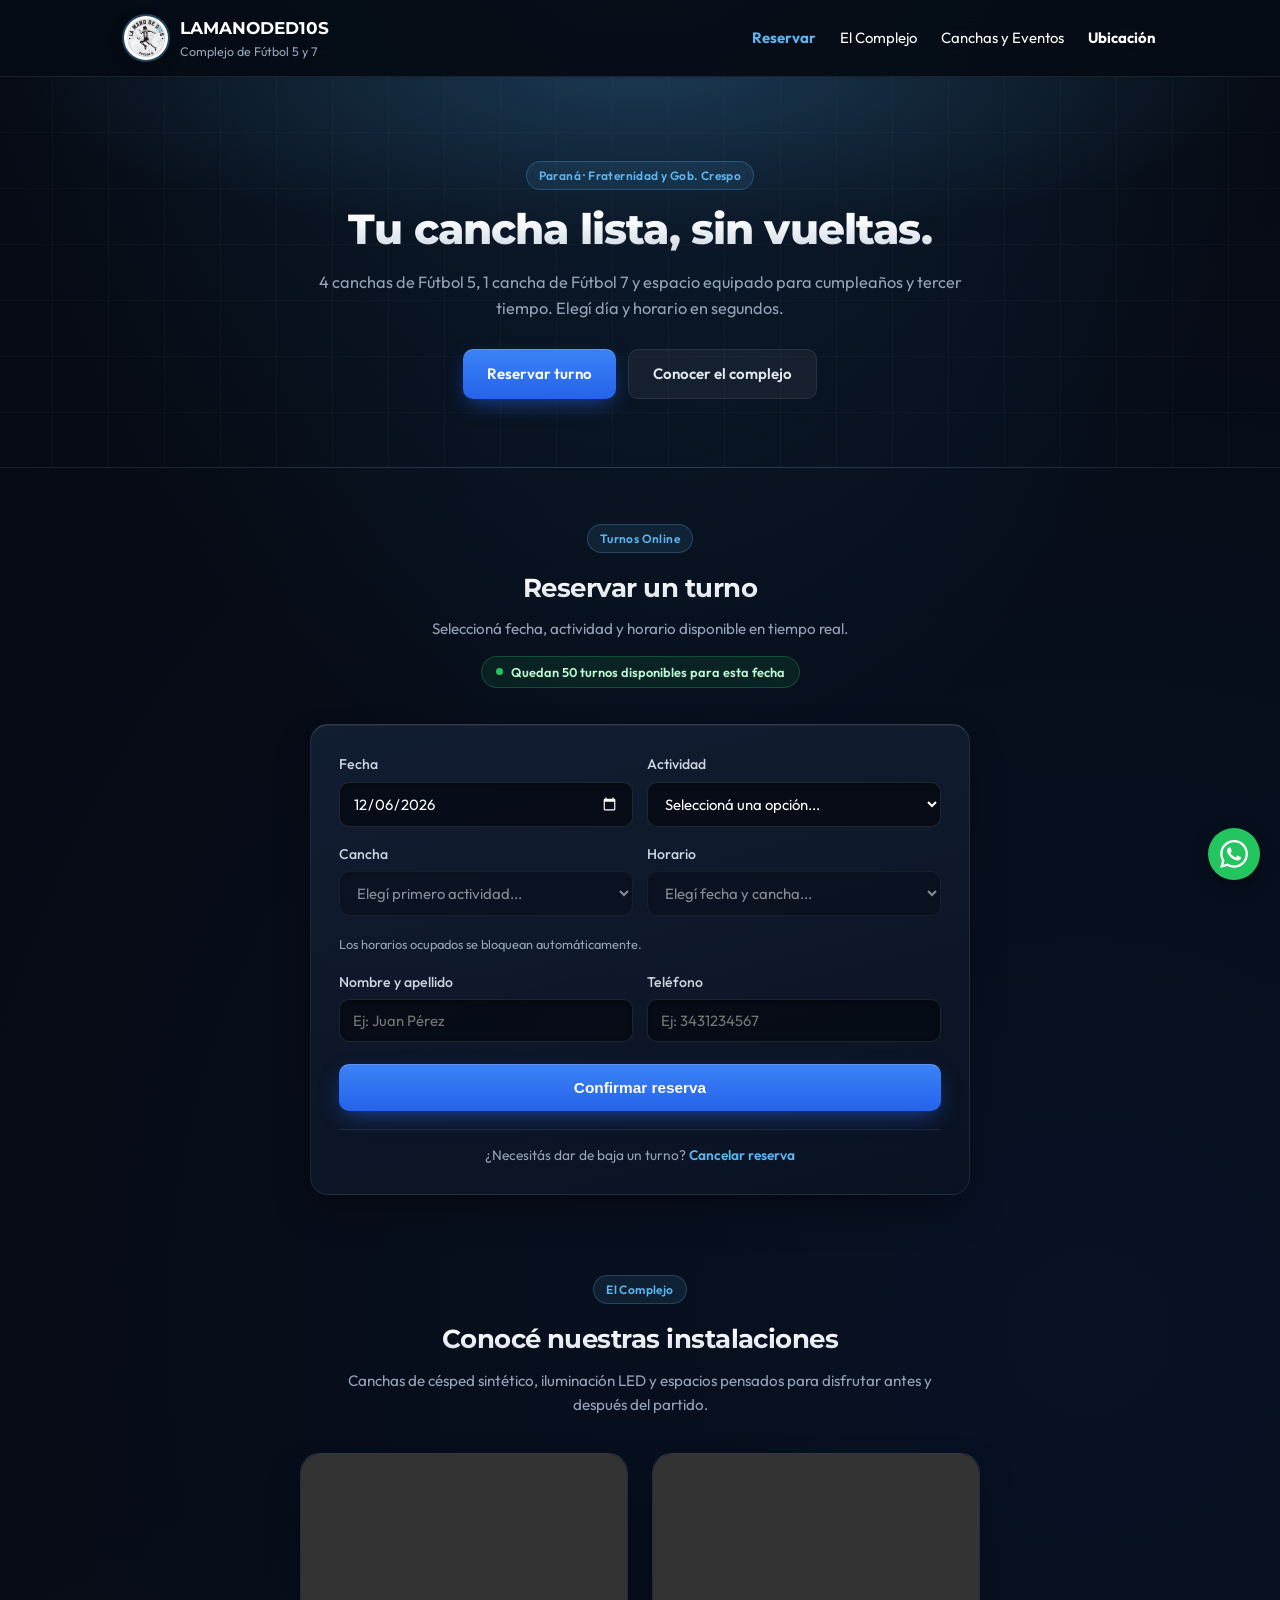
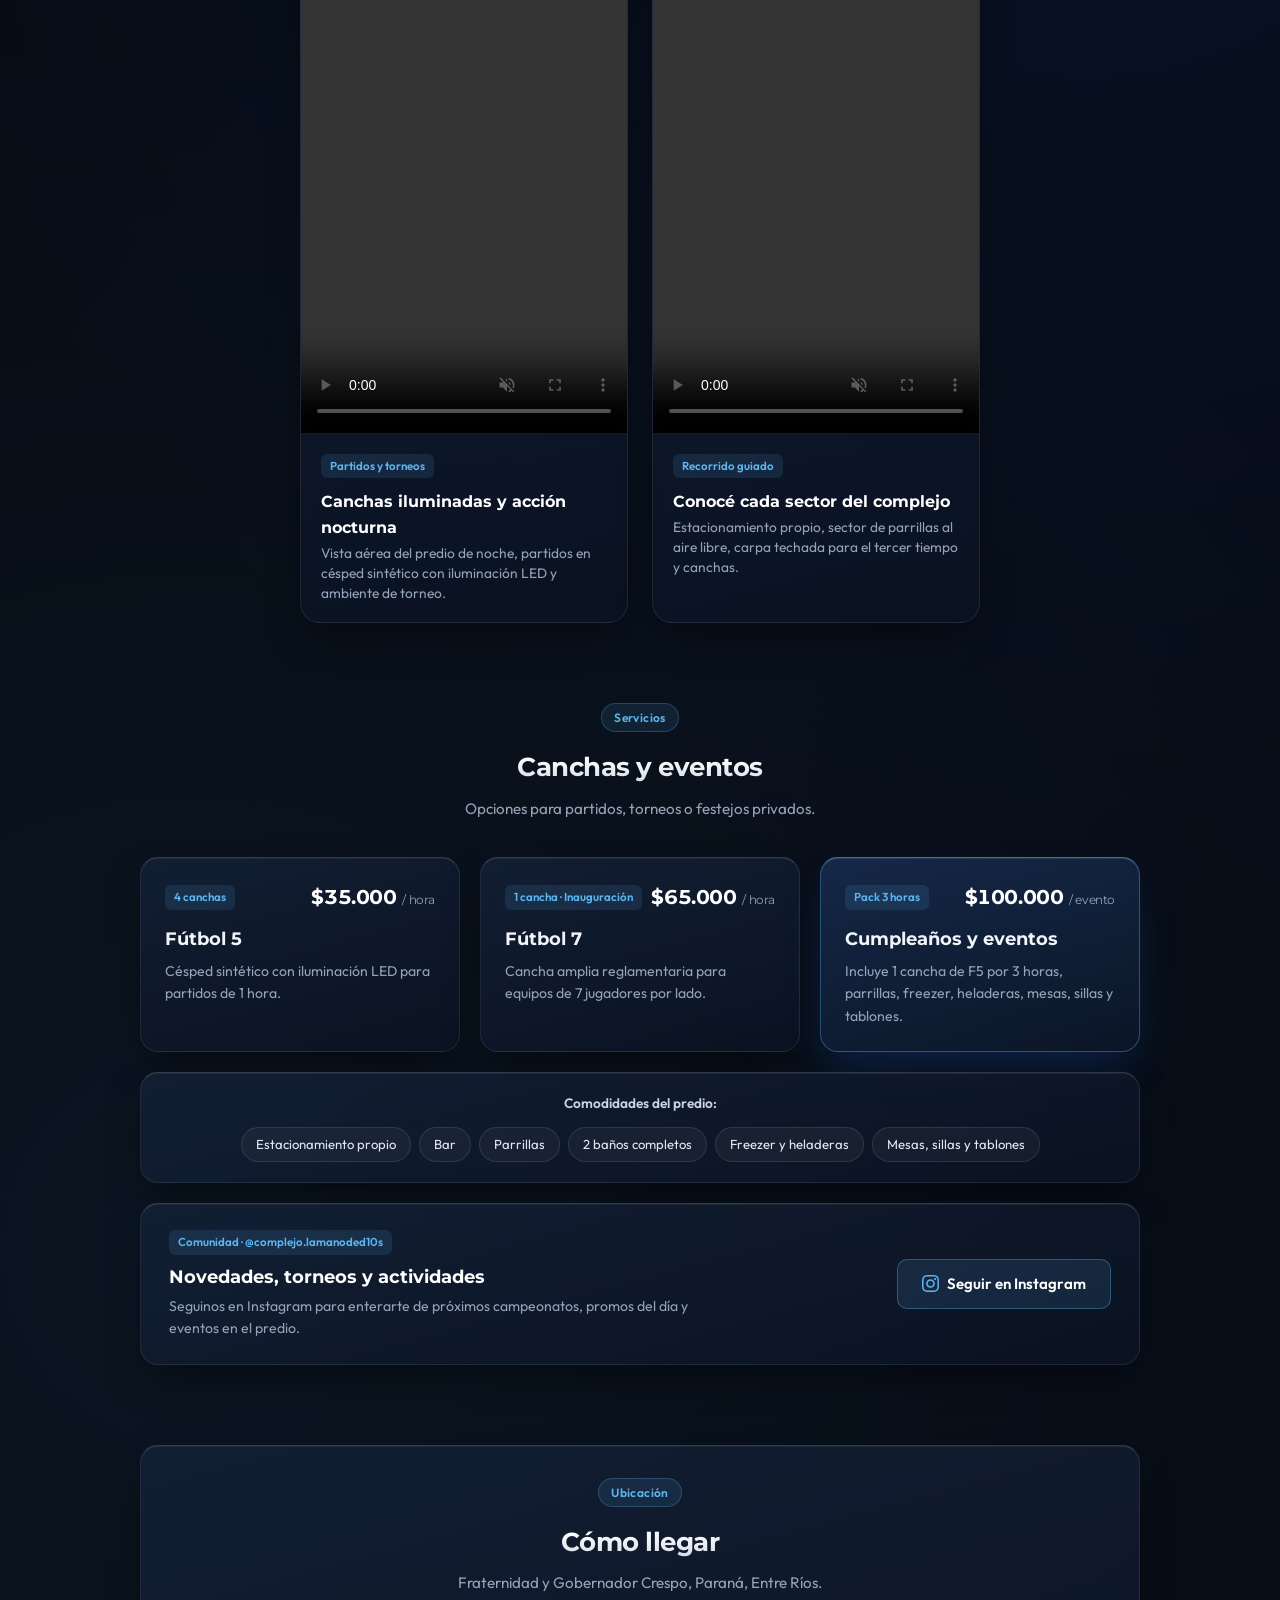
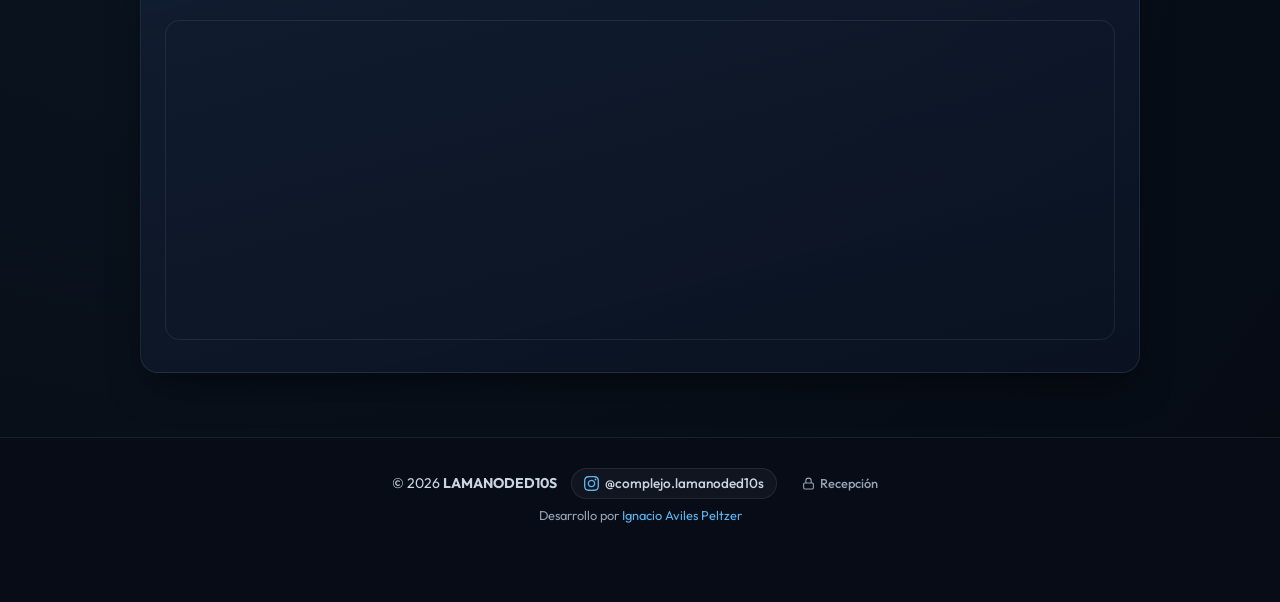
==== commit 041a33ba: "Add files via upload" ====
--- a/index.html
+++ b/index.html
@@ -140,12 +140,11 @@
       </div>
 
       <div class="videos-showcase reveal delay-1">
-        <!-- Video 1 -->
+       <!-- Video 1 -->
         <div class="video-card glass-effect">
           <div class="video-wrapper">
-            <video controls playsinline preload="metadata" poster="logo.jpg">
+            <video controls playsinline preload="auto" muted>
               <source src="videos/video_1.mp4" type="video/mp4">
-              Tu navegador no soporta la reproducción de video.
             </video>
           </div>
           <div class="video-info">
@@ -158,9 +157,8 @@
         <!-- Video 2 -->
         <div class="video-card glass-effect">
           <div class="video-wrapper">
-            <video controls playsinline preload="metadata" poster="logo.jpg">
+            <video controls playsinline preload="auto" muted>
               <source src="videos/video_2.mp4" type="video/mp4">
-              Tu navegador no soporta la reproducción de video.
             </video>
           </div>
           <div class="video-info">
@@ -169,7 +167,6 @@
             <p>Estacionamiento propio, sector de parrillas al aire libre, carpa techada para el tercer tiempo y canchas.</p>
           </div>
         </div>
-      </div>
     </section>
 
     <!-- SECCIÓN 3: CANCHAS, EVENTOS Y COMODIDADES -->
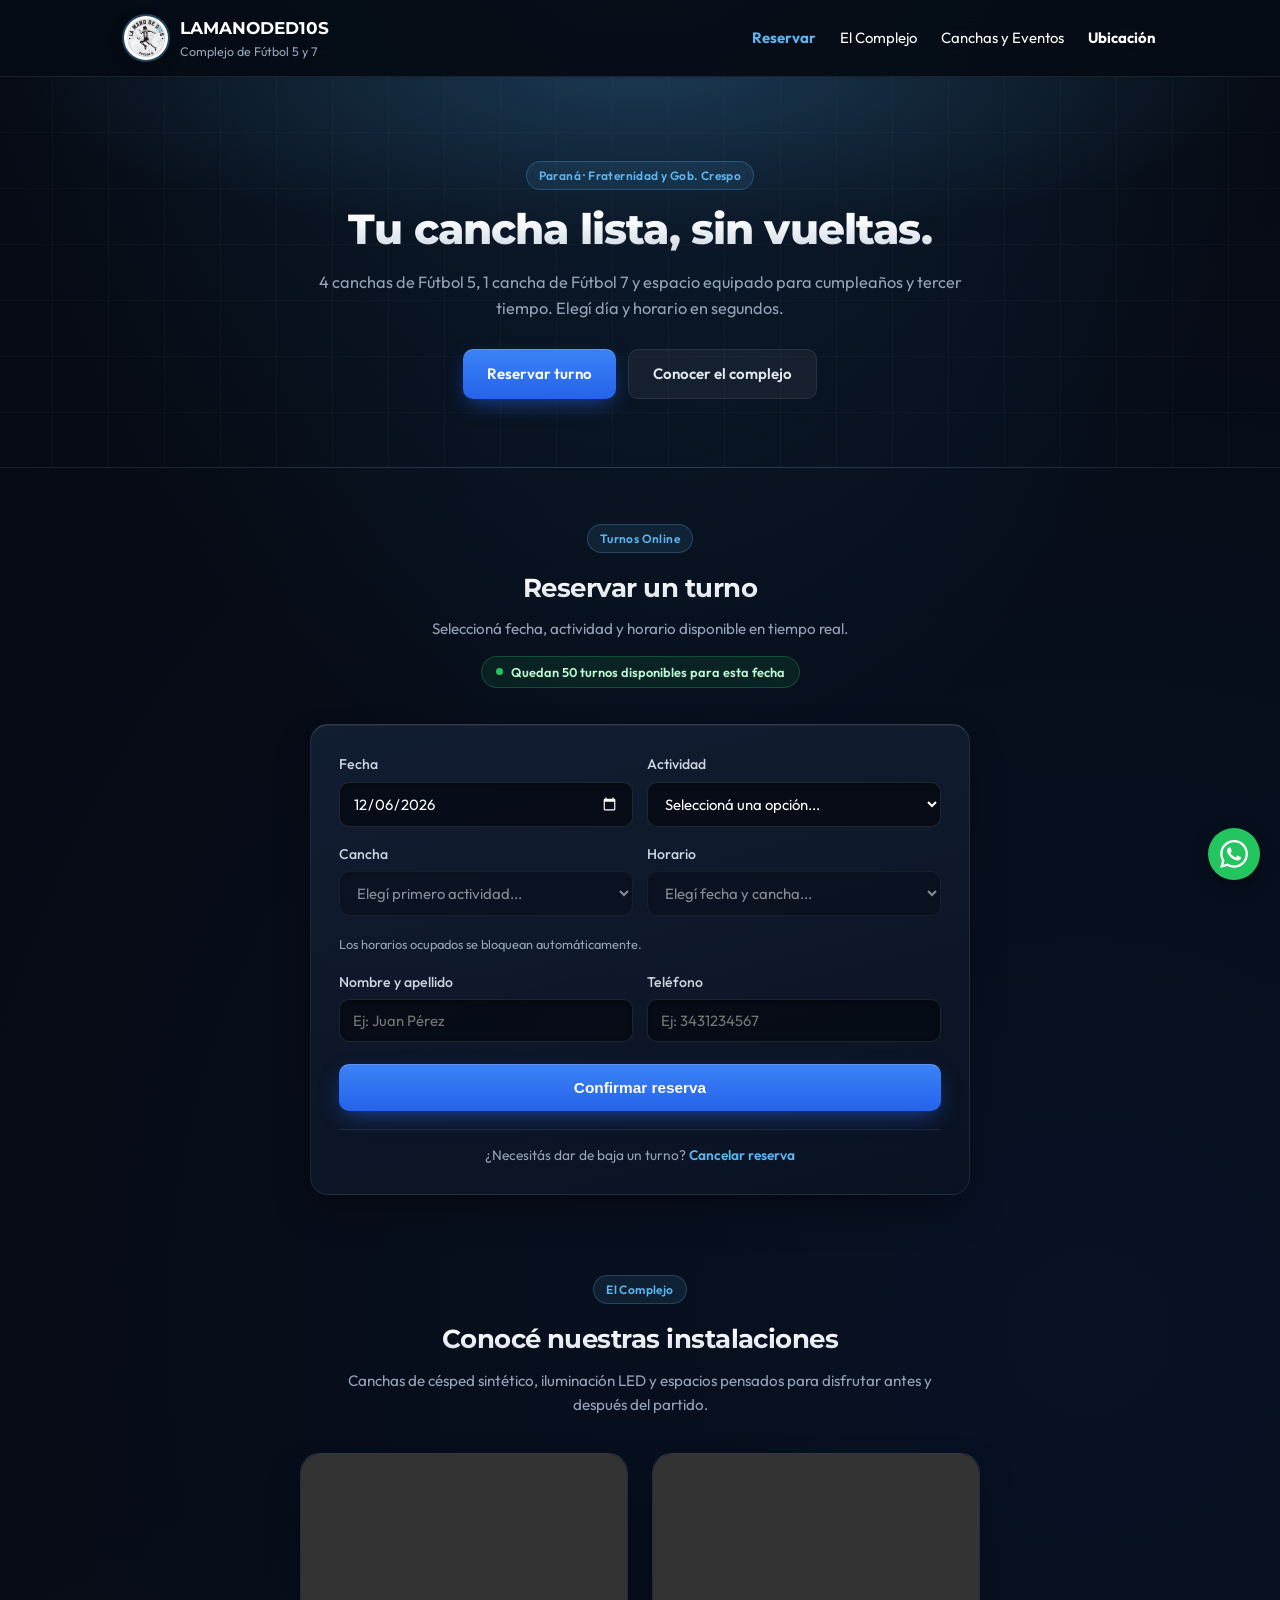
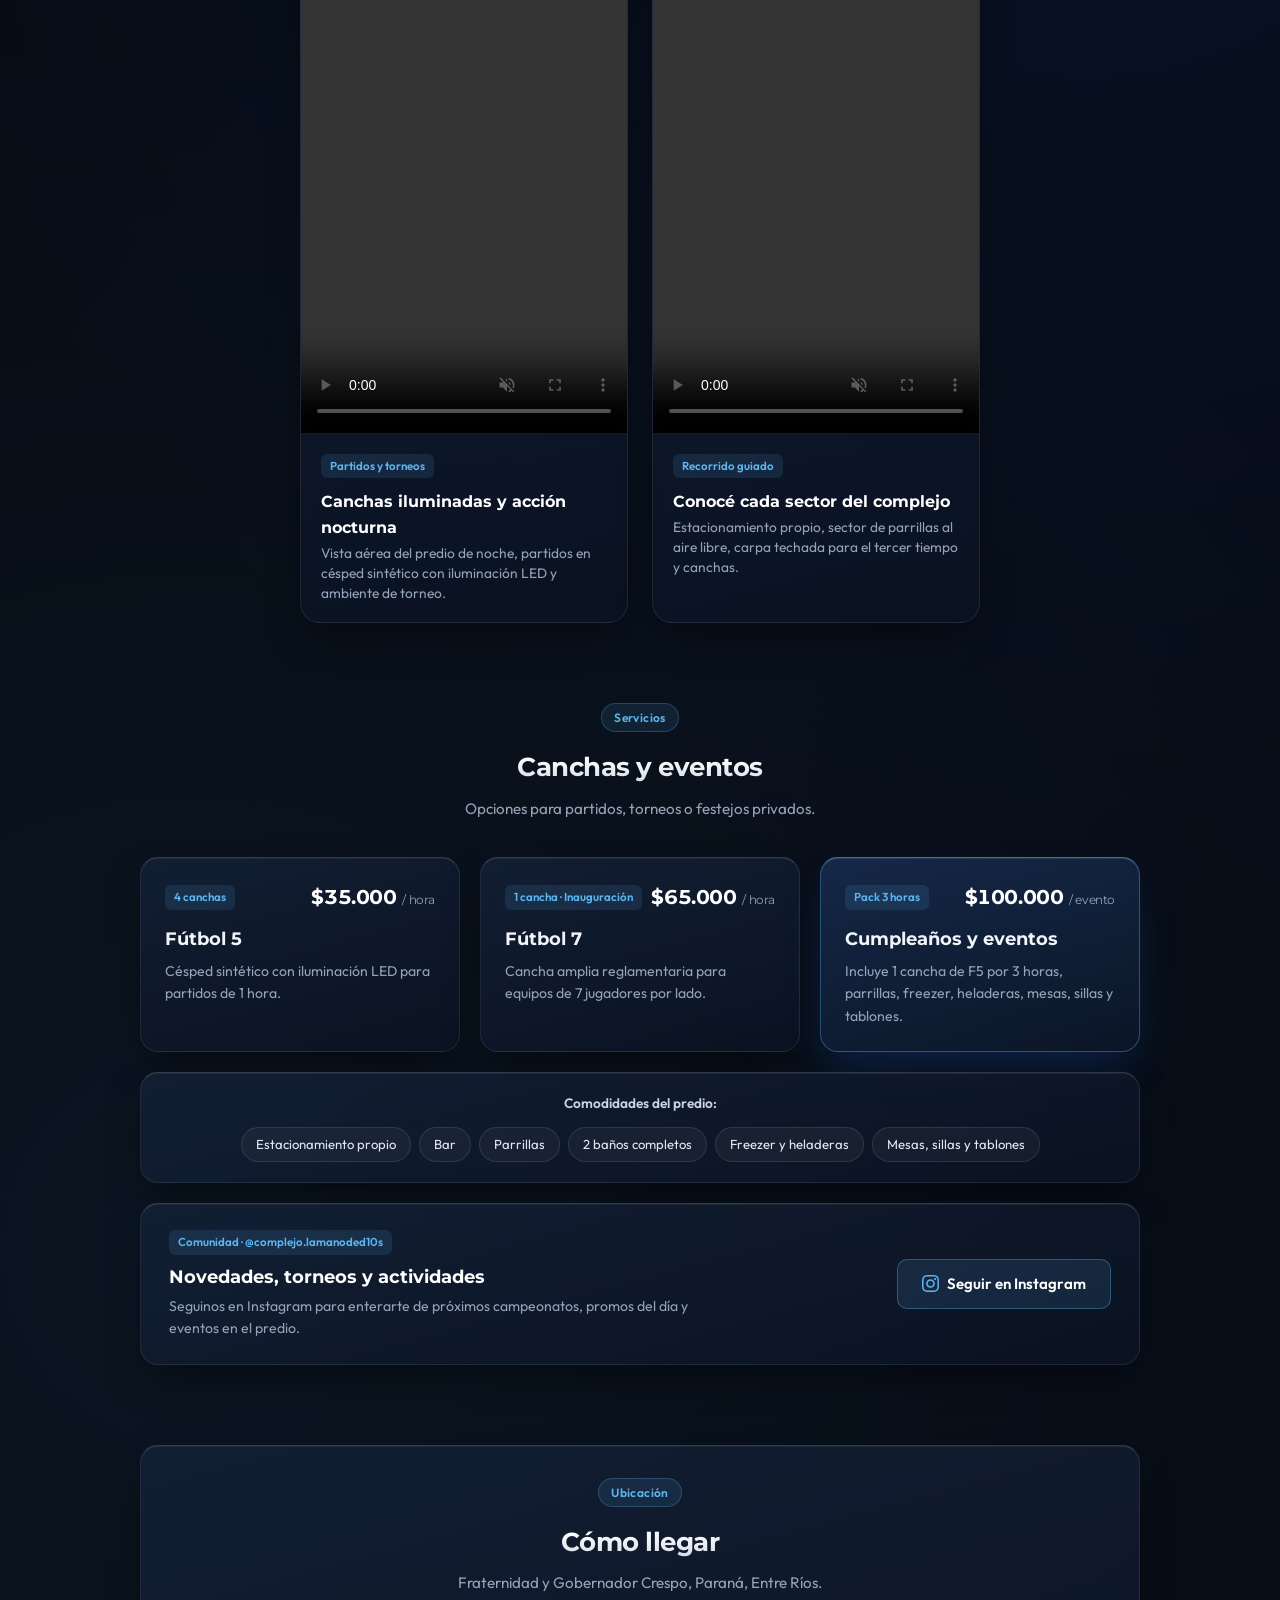
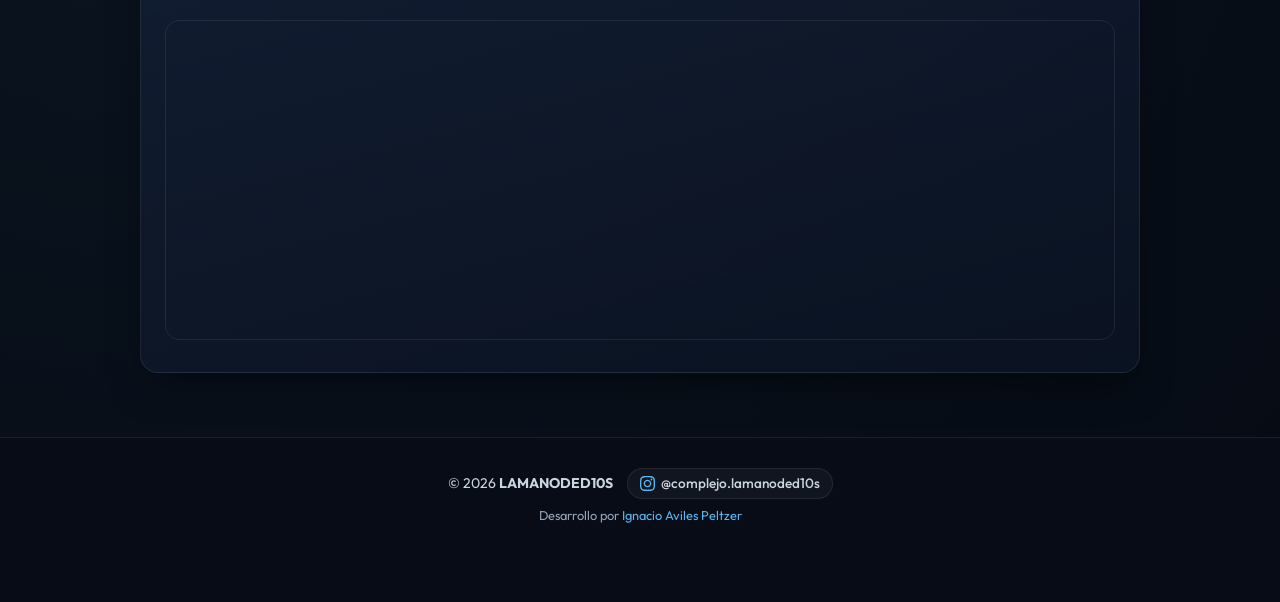
==== commit 153b1d39: "Add files via upload" ====
--- a/index.html
+++ b/index.html
@@ -139,12 +139,12 @@
         <p>Canchas de césped sintético, iluminación LED y espacios pensados para disfrutar antes y después del partido.</p>
       </div>
 
-      <div class="videos-showcase reveal delay-1">
-       <!-- Video 1 -->
+     <div class="videos-showcase reveal delay-1">
+        <!-- Video 1 -->
         <div class="video-card glass-effect">
           <div class="video-wrapper">
-            <video controls playsinline preload="auto" muted>
-              <source src="videos/video_1.mp4" type="video/mp4">
+            <video autoplay muted loop playsinline controls preload="auto">
+              <source src="https://res.cloudinary.com/ibtc6ufo/video/upload/v1794845587/video_1.mp4" type="video/mp4">
             </video>
           </div>
           <div class="video-info">
@@ -157,8 +157,8 @@
         <!-- Video 2 -->
         <div class="video-card glass-effect">
           <div class="video-wrapper">
-            <video controls playsinline preload="auto" muted>
-              <source src="videos/video_2.mp4" type="video/mp4">
+            <video autoplay muted loop playsinline controls preload="auto">
+              <source src="https://res.cloudinary.com/ibtc6ufo/video/upload/v1794845585/video_2.mp4" type="video/mp4">
             </video>
           </div>
           <div class="video-info">
@@ -167,6 +167,7 @@
             <p>Estacionamiento propio, sector de parrillas al aire libre, carpa techada para el tercer tiempo y canchas.</p>
           </div>
         </div>
+      </div>
     </section>
 
     <!-- SECCIÓN 3: CANCHAS, EVENTOS Y COMODIDADES -->
@@ -261,10 +262,6 @@
           <svg viewBox="0 0 24 24" aria-hidden="true"><path d="M12 2.163c3.204 0 3.584.012 4.85.07 3.252.148 4.771 1.691 4.919 4.919.058 1.265.069 1.645.069 4.849 0 3.205-.012 3.584-.069 4.849-.149 3.225-1.664 4.771-4.919 4.919-1.266.058-1.644.07-4.85.07-3.204 0-3.584-.012-4.849-.07-3.26-.149-4.771-1.699-4.919-4.92-.058-1.265-.07-1.644-.07-4.849 0-3.204.013-3.583.07-4.849.149-3.227 1.664-4.771 4.919-4.919 1.266-.057 1.645-.069 4.849-.069zm0-2.163c-3.259 0-3.667.014-4.947.072-4.358.2-6.78 2.618-6.98 6.98-.059 1.281-.073 1.689-.073 4.948 0 3.259.014 3.668.072 4.948.2 4.358 2.618 6.78 6.98 6.98 1.281.058 1.689.072 4.948.072 3.259 0 3.668-.014 4.948-.072 4.354-.2 6.782-2.618 6.979-6.98.059-1.28.073-1.689.073-4.948 0-3.259-.014-3.667-.072-4.947-.196-4.354-2.617-6.78-6.979-6.98-1.281-.059-1.69-.073-4.949-.073zm0 5.838c-3.403 0-6.162 2.759-6.162 6.162s2.759 6.163 6.162 6.163 6.162-2.759 6.162-6.163c0-3.403-2.759-6.162-6.162-6.162zm0 10.162c-2.209 0-4-1.79-4-4 0-2.209 1.791-4 4-4s4 1.791 4 4c0 2.21-1.791 4-4 4zm6.406-11.845c-.796 0-1.441.645-1.441 1.44s.645 1.44 1.441 1.44c.795 0 1.439-.645 1.439-1.44s-.644-1.44-1.439-1.44z"/></svg>
           @complejo.lamanoded10s
         </a>
-        <a href="ingreso.html" class="footer-staff-link">
-          <svg viewBox="0 0 24 24" fill="none" stroke="currentColor" stroke-width="2"><rect width="18" height="11" x="3" y="11" rx="2"/><path d="M7 11V7a5 5 0 0 1 10 0v4"/></svg>
-          Recepción
-        </a>
       </div>
       <p class="dev-credits">
         Desarrollo por <a href="https://github.com" target="_blank" rel="noopener noreferrer">Ignacio Aviles Peltzer</a>
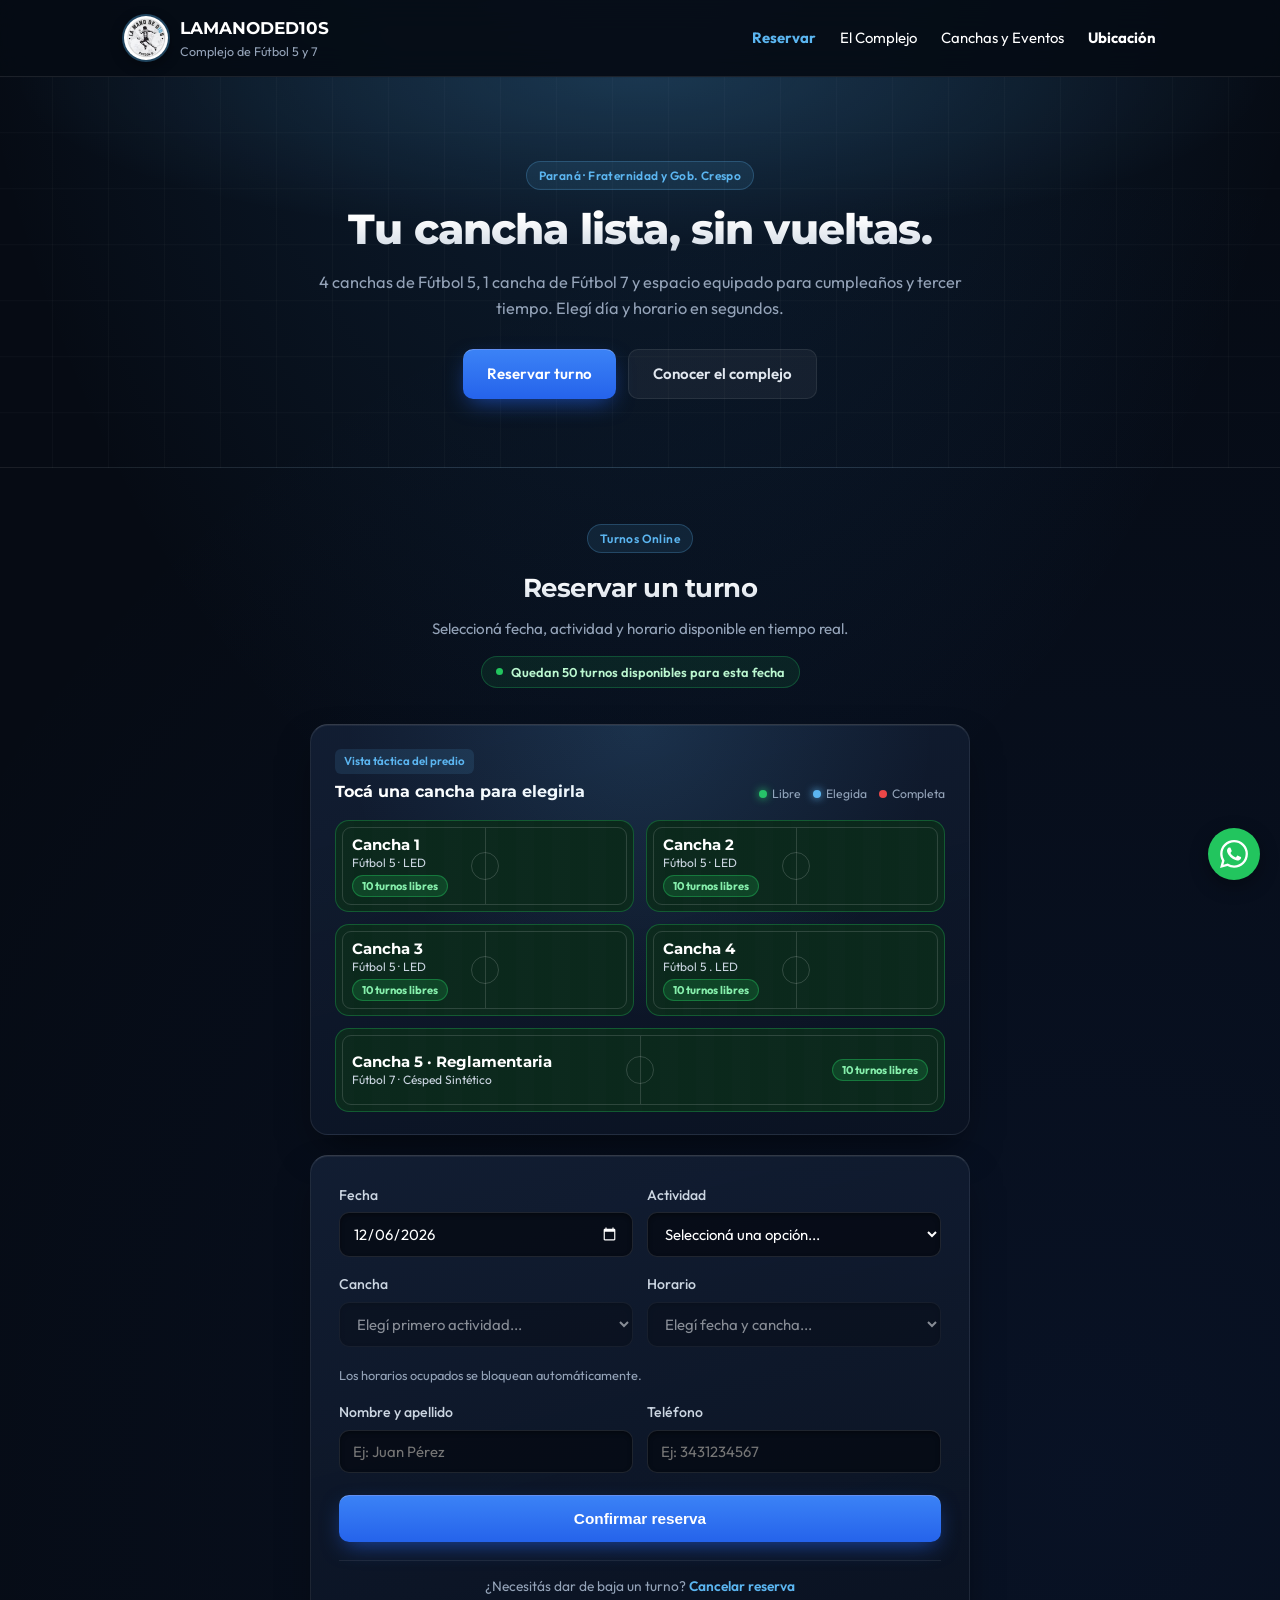
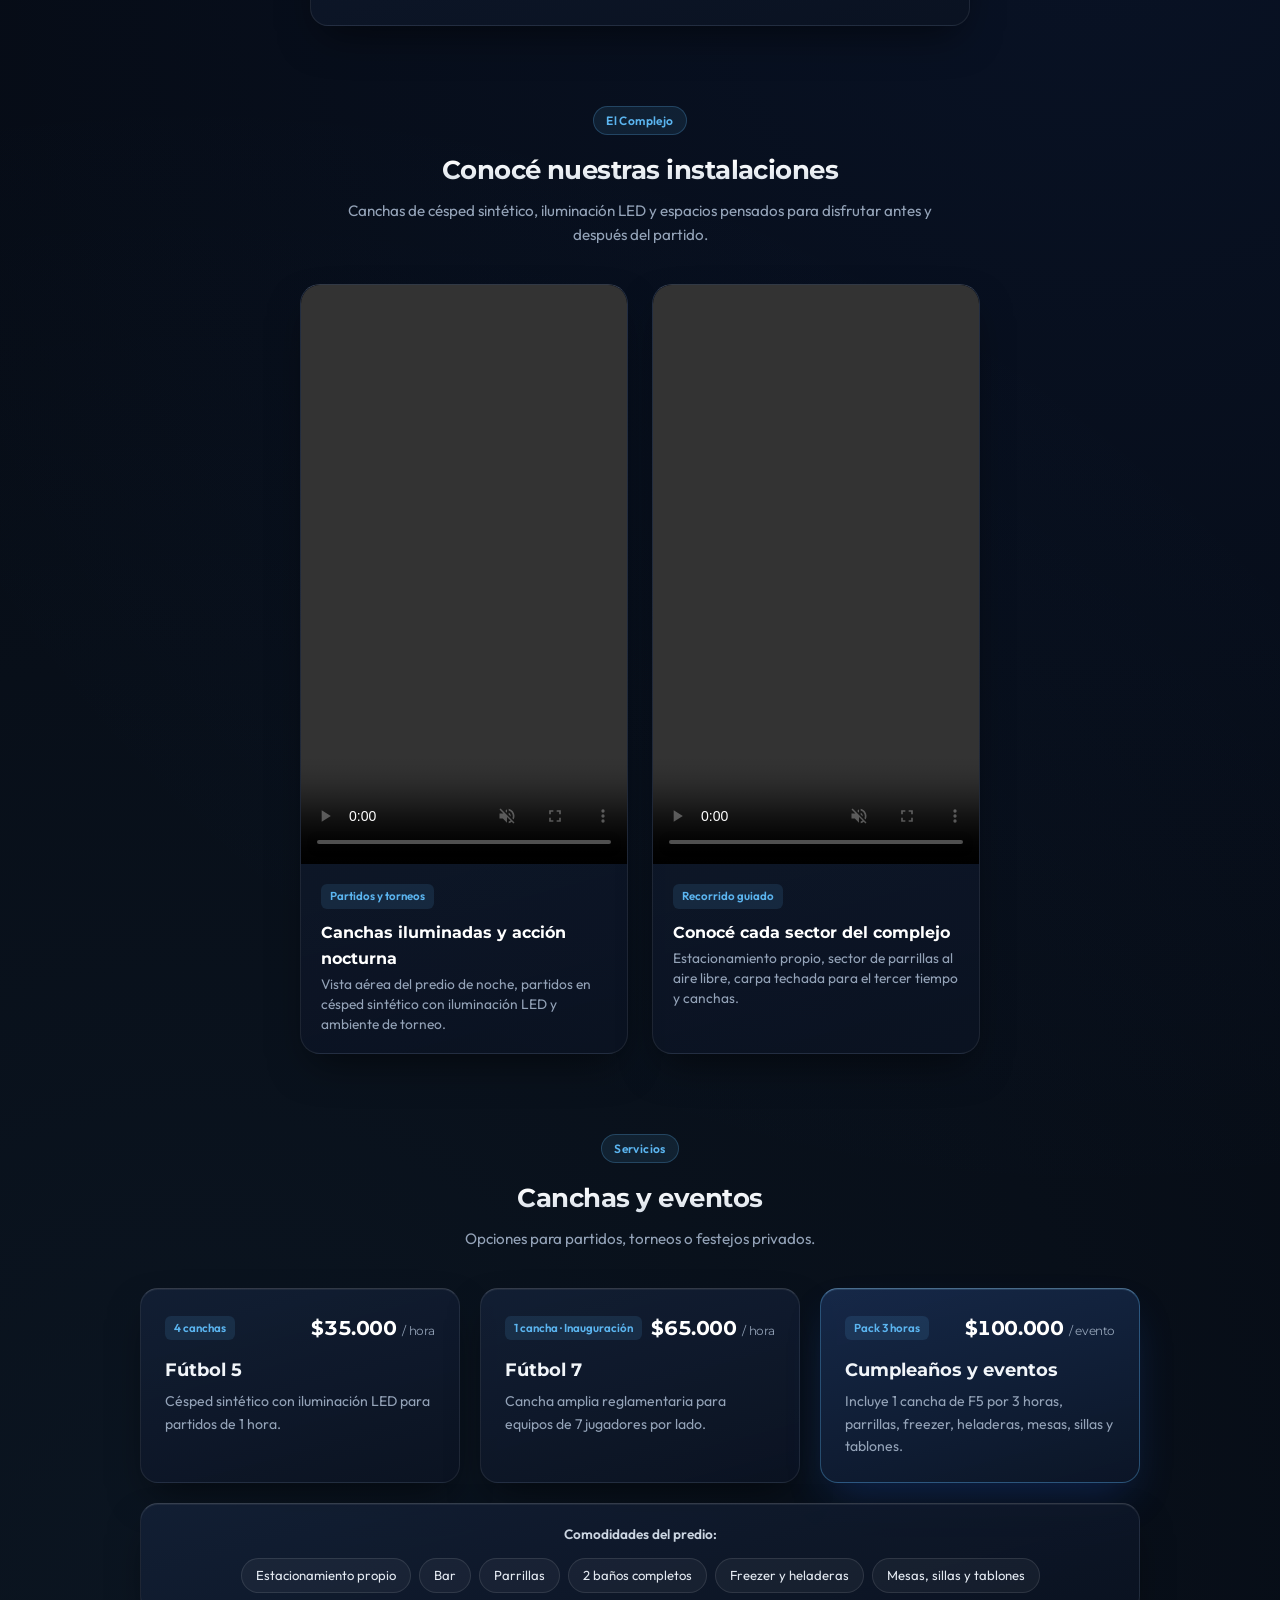
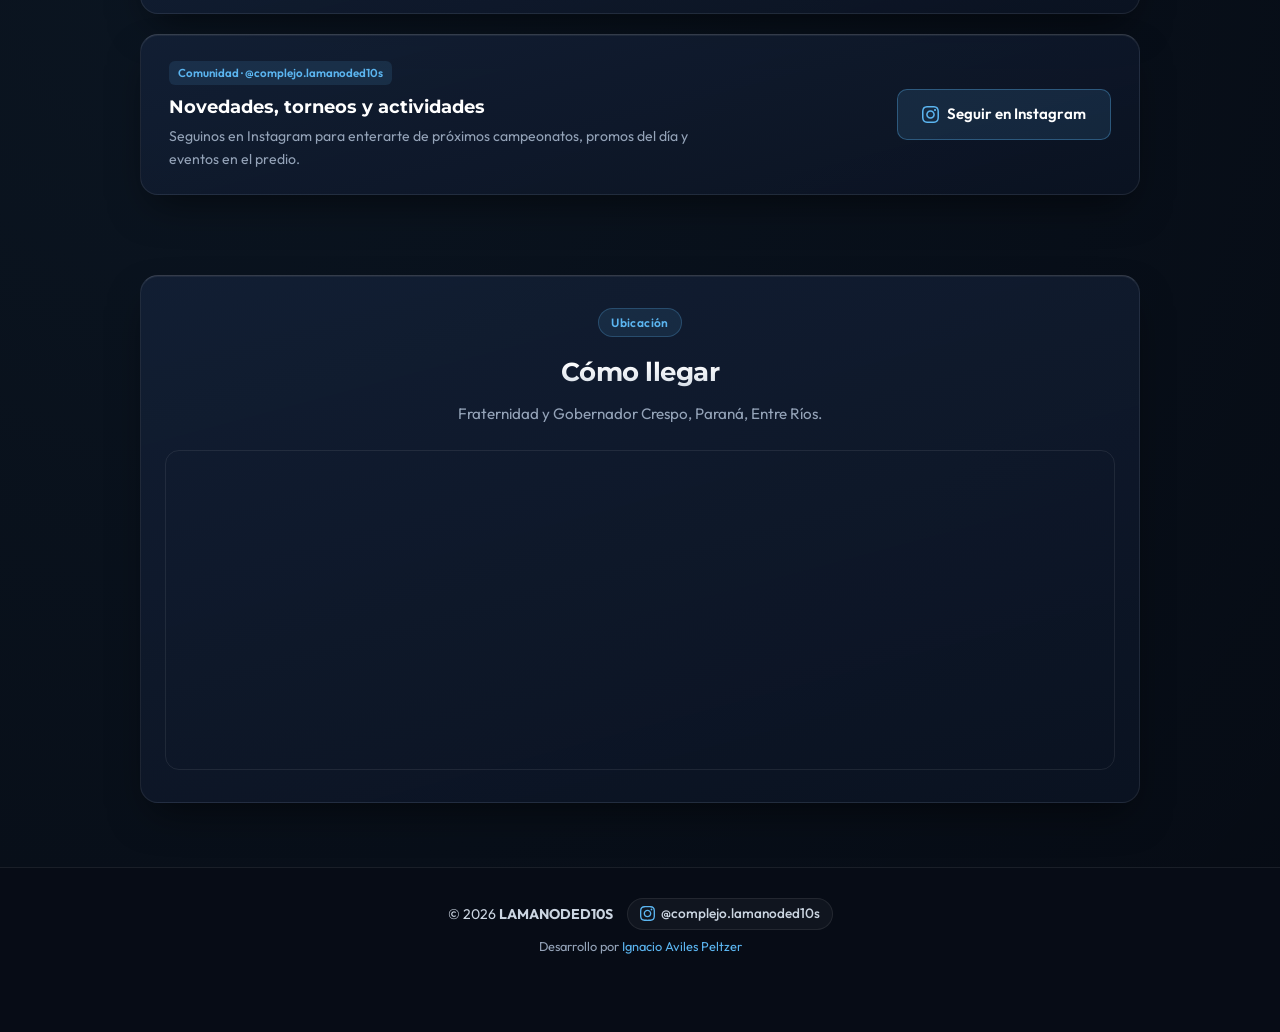
==== commit c7c7fe19: "Add files via upload" ====
--- a/index.html
+++ b/index.html
@@ -18,7 +18,7 @@
   <link rel="preconnect" href="https://fonts.gstatic.com" crossorigin>
   <link href="https://fonts.googleapis.com/css2?family=Montserrat:wght@600;700;800&family=Outfit:wght@400;500;600;700&display=swap" rel="stylesheet">
   
-  <link rel="stylesheet" href="styles.css?v=42">
+  <link rel="stylesheet" href="styles.css?v=43">
 </head>
 <body>
 
@@ -74,6 +74,84 @@
       </div>
 
       <div class="grid-reservation">
+        <!-- MAPA INTERACTIVO DE CANCHAS DEL PREDIO -->
+        <div class="pitch-blueprint glass-effect reveal" id="pitchBlueprint">
+          <div class="pitch-blueprint-header">
+            <div>
+              <span class="sport-badge" style="margin-bottom: 4px;">Vista táctica del predio</span>
+              <h4>Tocá una cancha para elegirla</h4>
+            </div>
+            <div class="pitch-legend">
+              <span><i class="dot-free"></i> Libre</span>
+              <span><i class="dot-selected"></i> Elegida</span>
+              <span><i class="dot-busy"></i> Completa</span>
+            </div>
+          </div>
+
+          <div class="pitch-complex-grid">
+            <!-- 4 Canchas Fútbol 5 -->
+            <button type="button" class="pitch-unit" data-cancha="Cancha 1 (Fútbol 5)" data-tipo="Fútbol 5">
+              <div class="pitch-markings">
+                <span class="pitch-center-circle"></span>
+                <span class="pitch-half-line"></span>
+              </div>
+              <div class="pitch-label">
+                <strong>Cancha 1</strong>
+                <small>Fútbol 5 · LED</small>
+              </div>
+              <span class="pitch-status-tag">Disponible</span>
+            </button>
+
+            <button type="button" class="pitch-unit" data-cancha="Cancha 2 (Fútbol 5)" data-tipo="Fútbol 5">
+              <div class="pitch-markings">
+                <span class="pitch-center-circle"></span>
+                <span class="pitch-half-line"></span>
+              </div>
+              <div class="pitch-label">
+                <strong>Cancha 2</strong>
+                <small>Fútbol 5 · LED</small>
+              </div>
+              <span class="pitch-status-tag">Disponible</span>
+            </button>
+
+            <button type="button" class="pitch-unit" data-cancha="Cancha 3 (Fútbol 5)" data-tipo="Fútbol 5">
+              <div class="pitch-markings">
+                <span class="pitch-center-circle"></span>
+                <span class="pitch-half-line"></span>
+              </div>
+              <div class="pitch-label">
+                <strong>Cancha 3</strong>
+                <small>Fútbol 5 · LED</small>
+              </div>
+              <span class="pitch-status-tag">Disponible</span>
+            </button>
+
+            <button type="button" class="pitch-unit" data-cancha="Cancha 4 (Fútbol 5)" data-tipo="Fútbol 5">
+              <div class="pitch-markings">
+                <span class="pitch-center-circle"></span>
+                <span class="pitch-half-line"></span>
+              </div>
+              <div class="pitch-label">
+                <strong>Cancha 4</strong>
+                <small>Fútbol 5 . LED</small>
+              </div>
+              <span class="pitch-status-tag">Disponible</span>
+            </button>
+
+            <!-- Cancha 5 Fútbol 7 (ancho completo abajo) -->
+            <button type="button" class="pitch-unit pitch-f7" data-cancha="Cancha 5 (Fútbol 7)" data-tipo="Fútbol 7">
+              <div class="pitch-markings">
+                <span class="pitch-center-circle"></span>
+                <span class="pitch-half-line"></span>
+              </div>
+              <div class="pitch-label">
+                <strong>Cancha 5 · Reglamentaria</strong>
+                <small>Fútbol 7 · Césped Sintético</small>
+              </div>
+              <span class="pitch-status-tag">Disponible</span>
+            </button>
+          </div>
+        </div>
         <div class="form-container glass-effect reveal delay-1">
           <form id="reservationForm">
             <div class="form-group-row">
@@ -270,6 +348,6 @@
   </footer>
 
   <script src="config.js?v=8"></script>
-  <script src="app.js?v=42"></script>
+  <script src="app.js?v=44"></script>
 </body>
 </html>
--- a/styles.css
+++ b/styles.css
@@ -1282,4 +1282,223 @@
   .ticket-grid {
     grid-template-columns: 1fr;
   }
+}
+
+/* =========================================================
+   PLANO INTERACTIVO DE CANCHAS Y SPOTLIGHT DE ESTADIO
+   ========================================================= */
+
+.pitch-blueprint {
+  padding: 22px 24px;
+  margin-bottom: 20px;
+  position: relative;
+  overflow: hidden;
+}
+
+.pitch-blueprint::before {
+  content: '';
+  position: absolute;
+  inset: 0;
+  background: radial-gradient(
+    420px circle at var(--mouse-x, 50%) var(--mouse-y, 0%),
+    rgba(91, 181, 240, 0.14),
+    transparent 70%
+  );
+  pointer-events: none;
+  transition: opacity 0.3s ease;
+}
+
+.pitch-blueprint-header {
+  display: flex;
+  justify-content: space-between;
+  align-items: flex-end;
+  gap: 12px;
+  margin-bottom: 16px;
+  flex-wrap: wrap;
+}
+
+.pitch-blueprint-header h4 {
+  font-family: 'Montserrat', sans-serif;
+  font-size: 1.02rem;
+  font-weight: 700;
+  color: #ffffff;
+}
+
+.pitch-legend {
+  display: flex;
+  gap: 12px;
+  font-size: 0.76rem;
+  color: var(--text-muted);
+}
+
+.pitch-legend span {
+  display: inline-flex;
+  align-items: center;
+  gap: 5px;
+}
+
+.pitch-legend i {
+  width: 8px;
+  height: 8px;
+  border-radius: 50%;
+  display: inline-block;
+}
+
+.dot-free { background: #22c55e; box-shadow: 0 0 8px #22c55e; }
+.dot-selected { background: #5bb5f0; box-shadow: 0 0 8px #5bb5f0; }
+.dot-busy { background: #ef4444; }
+
+.pitch-complex-grid {
+  display: grid;
+  grid-template-columns: repeat(2, 1fr);
+  gap: 12px;
+}
+
+.pitch-unit {
+  position: relative;
+  min-height: 92px;
+  padding: 14px 16px;
+  border-radius: 14px;
+  border: 1.5px solid rgba(34, 197, 94, 0.32);
+  background:
+    repeating-linear-gradient(
+      90deg,
+      rgba(22, 101, 52, 0.24) 0px,
+      rgba(22, 101, 52, 0.24) 18px,
+      rgba(15, 76, 40, 0.32) 18px,
+      rgba(15, 76, 40, 0.32) 36px
+    ),
+    #091716;
+  color: #ffffff;
+  font-family: inherit;
+  text-align: left;
+  cursor: pointer;
+  overflow: hidden;
+  display: flex;
+  flex-direction: column;
+  justify-content: space-between;
+  transition: transform 0.2s ease, border-color 0.2s ease, box-shadow 0.25s ease;
+}
+
+.pitch-unit:hover {
+  transform: translateY(-2px);
+  border-color: rgba(91, 181, 240, 0.75);
+  box-shadow: 0 10px 24px rgba(0, 0, 0, 0.45), 0 0 18px rgba(91, 181, 240, 0.2);
+}
+
+.pitch-unit.pitch-f7 {
+  grid-column: 1 / -1;
+  min-height: 84px;
+  flex-direction: row;
+  align-items: center;
+}
+
+/* Líneas de cancha dibujadas */
+.pitch-markings {
+  position: absolute;
+  inset: 6px;
+  border: 1px solid rgba(255, 255, 255, 0.14);
+  border-radius: 9px;
+  pointer-events: none;
+}
+
+.pitch-half-line {
+  position: absolute;
+  top: 0;
+  bottom: 0;
+  left: 50%;
+  width: 1px;
+  background: rgba(255, 255, 255, 0.14);
+}
+
+.pitch-center-circle {
+  position: absolute;
+  top: 50%;
+  left: 50%;
+  width: 28px;
+  height: 28px;
+  border: 1px solid rgba(255, 255, 255, 0.16);
+  border-radius: 50%;
+  transform: translate(-50%, -50%);
+}
+
+.pitch-label,
+.pitch-status-tag {
+  position: relative;
+  z-index: 1;
+}
+
+.pitch-label strong {
+  display: block;
+  font-family: 'Montserrat', sans-serif;
+  font-size: 0.94rem;
+  font-weight: 700;
+  color: #ffffff;
+}
+
+.pitch-label small {
+  font-size: 0.75rem;
+  color: #cbd5e1;
+}
+
+.pitch-status-tag {
+  align-self: flex-start;
+  font-size: 0.7rem;
+  font-weight: 700;
+  padding: 3px 9px;
+  border-radius: 999px;
+  background: rgba(34, 197, 94, 0.18);
+  border: 1px solid rgba(34, 197, 94, 0.4);
+  color: #86efac;
+}
+
+.pitch-unit.pitch-f7 .pitch-status-tag {
+  align-self: center;
+}
+
+/* Estado: Cancha seleccionada por el jugador */
+.pitch-unit.selected {
+  border-color: #5bb5f0;
+  box-shadow: 0 0 0 2px rgba(91, 181, 240, 0.35), 0 12px 26px rgba(37, 99, 235, 0.35);
+  background:
+    repeating-linear-gradient(
+      90deg,
+      rgba(37, 99, 235, 0.25) 0px,
+      rgba(37, 99, 235, 0.25) 18px,
+      rgba(29, 78, 216, 0.34) 18px,
+      rgba(29, 78, 216, 0.34) 36px
+    ),
+    #0b1930;
+}
+
+.pitch-unit.selected .pitch-status-tag {
+  background: rgba(91, 181, 240, 0.22);
+  border-color: #5bb5f0;
+  color: #ffffff;
+}
+
+/* Estado: Sin turnos libres en esa fecha */
+.pitch-unit.busy {
+  opacity: 0.55;
+  border-color: rgba(239, 68, 68, 0.35);
+}
+
+.pitch-unit.busy .pitch-status-tag {
+  background: rgba(239, 68, 68, 0.16);
+  border-color: rgba(239, 68, 68, 0.35);
+  color: #fca5a5;
+}
+
+@media (max-width: 520px) {
+  .pitch-complex-grid {
+    grid-template-columns: 1fr;
+  }
+  .pitch-unit.pitch-f7 {
+    flex-direction: column;
+    align-items: flex-start;
+    gap: 10px;
+  }
+  .pitch-unit.pitch-f7 .pitch-status-tag {
+    align-self: flex-start;
+  }
 }
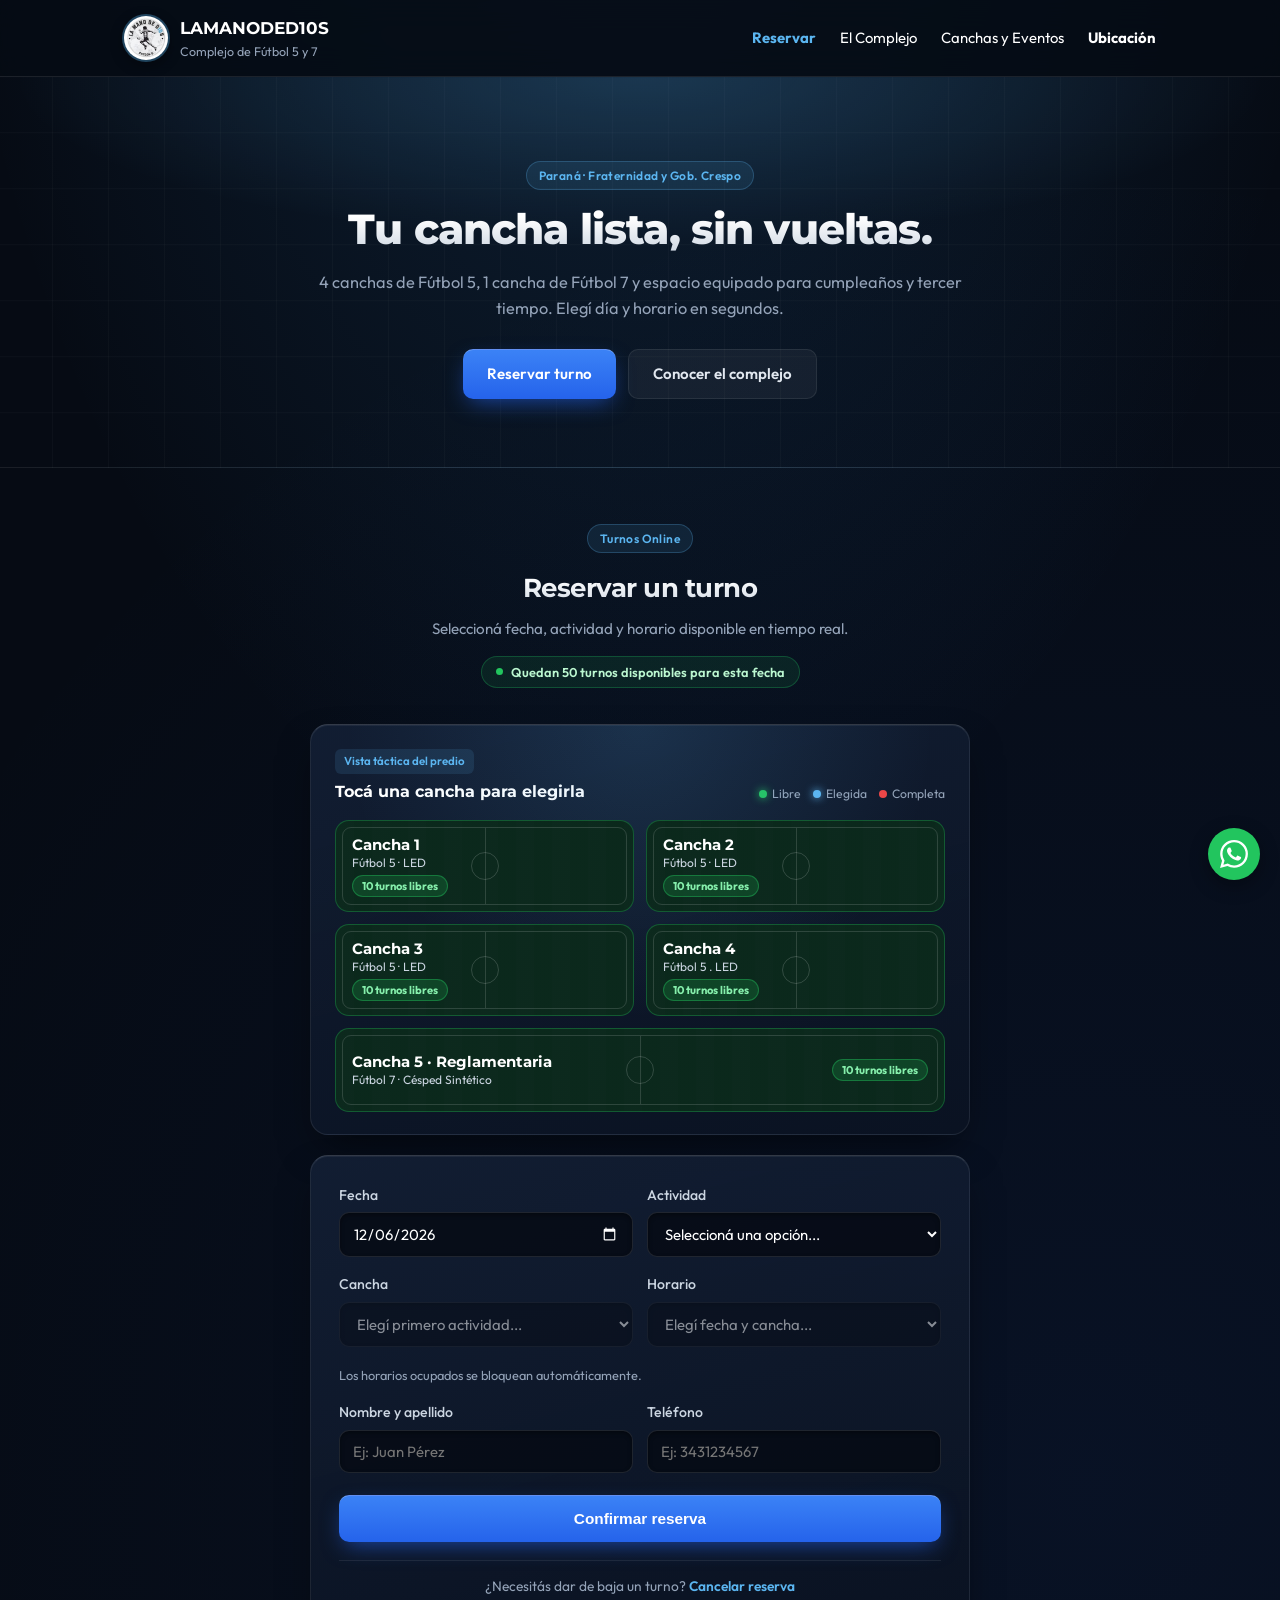
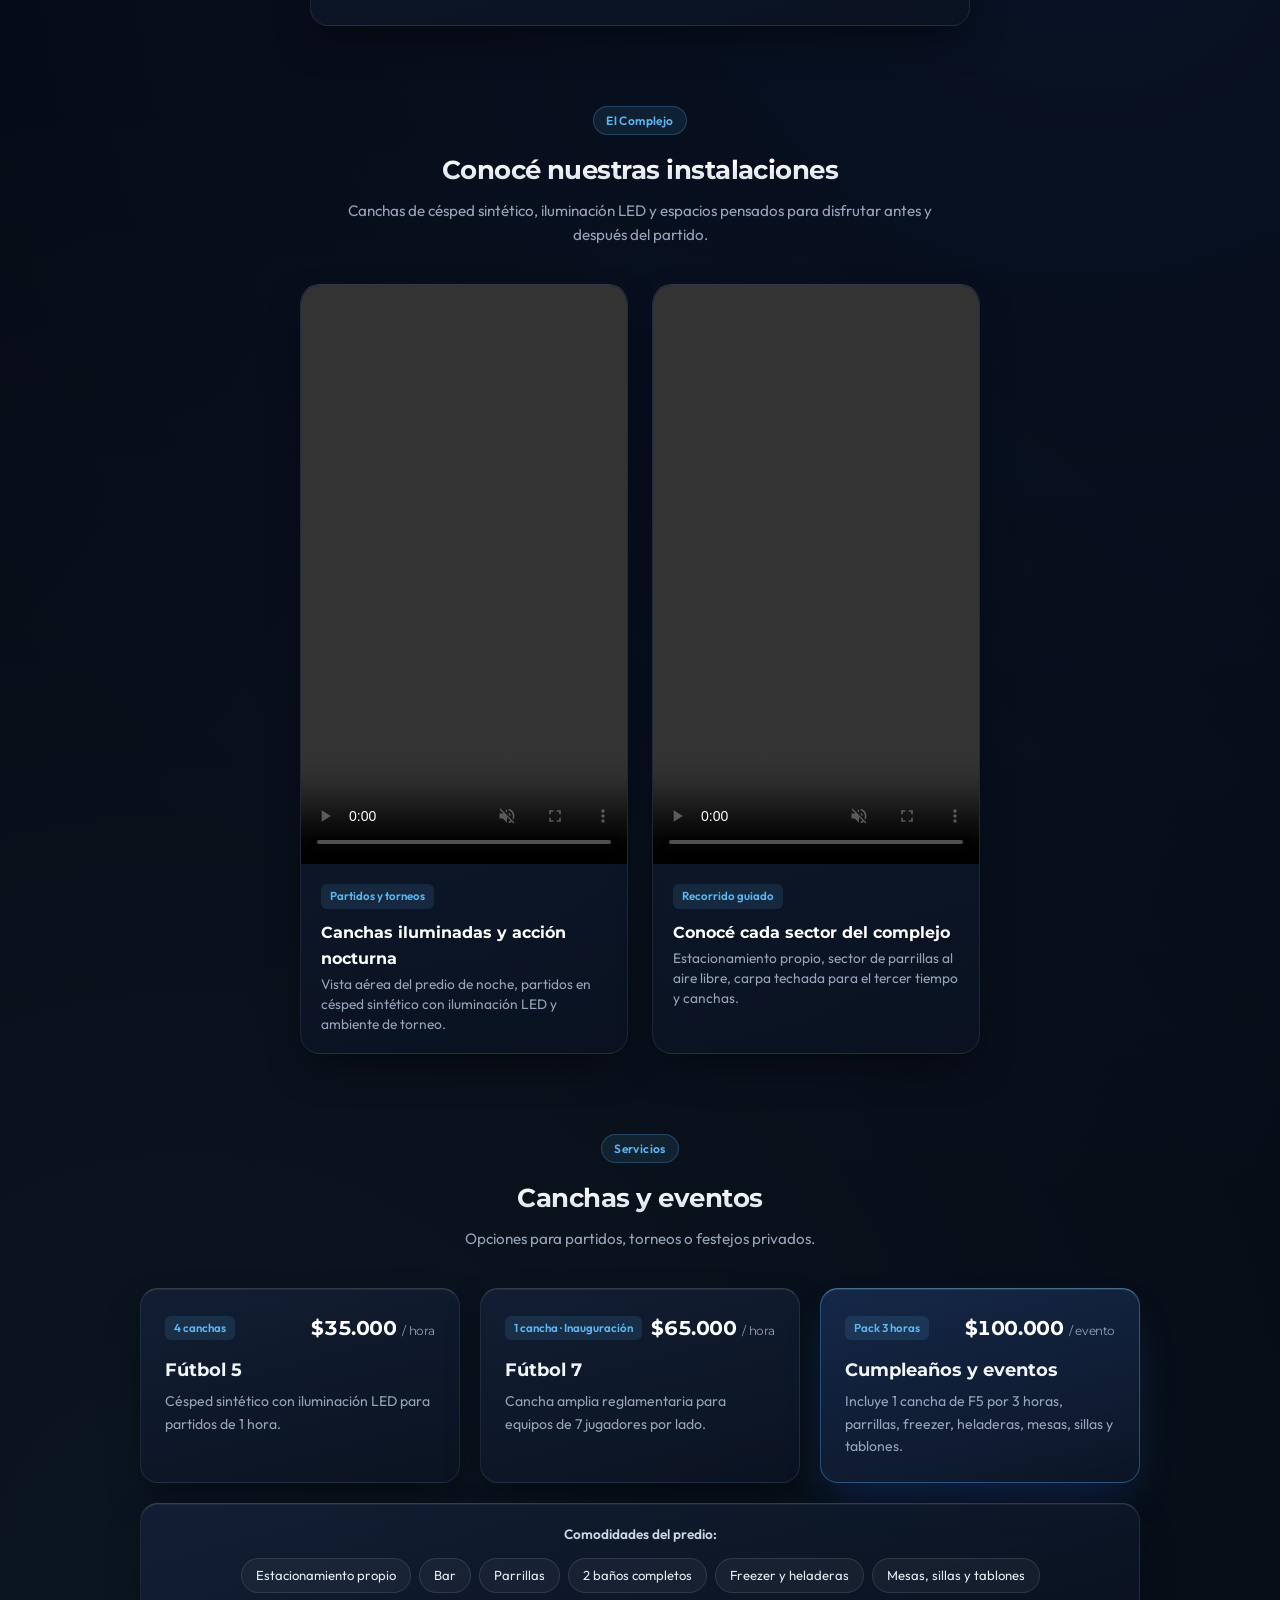
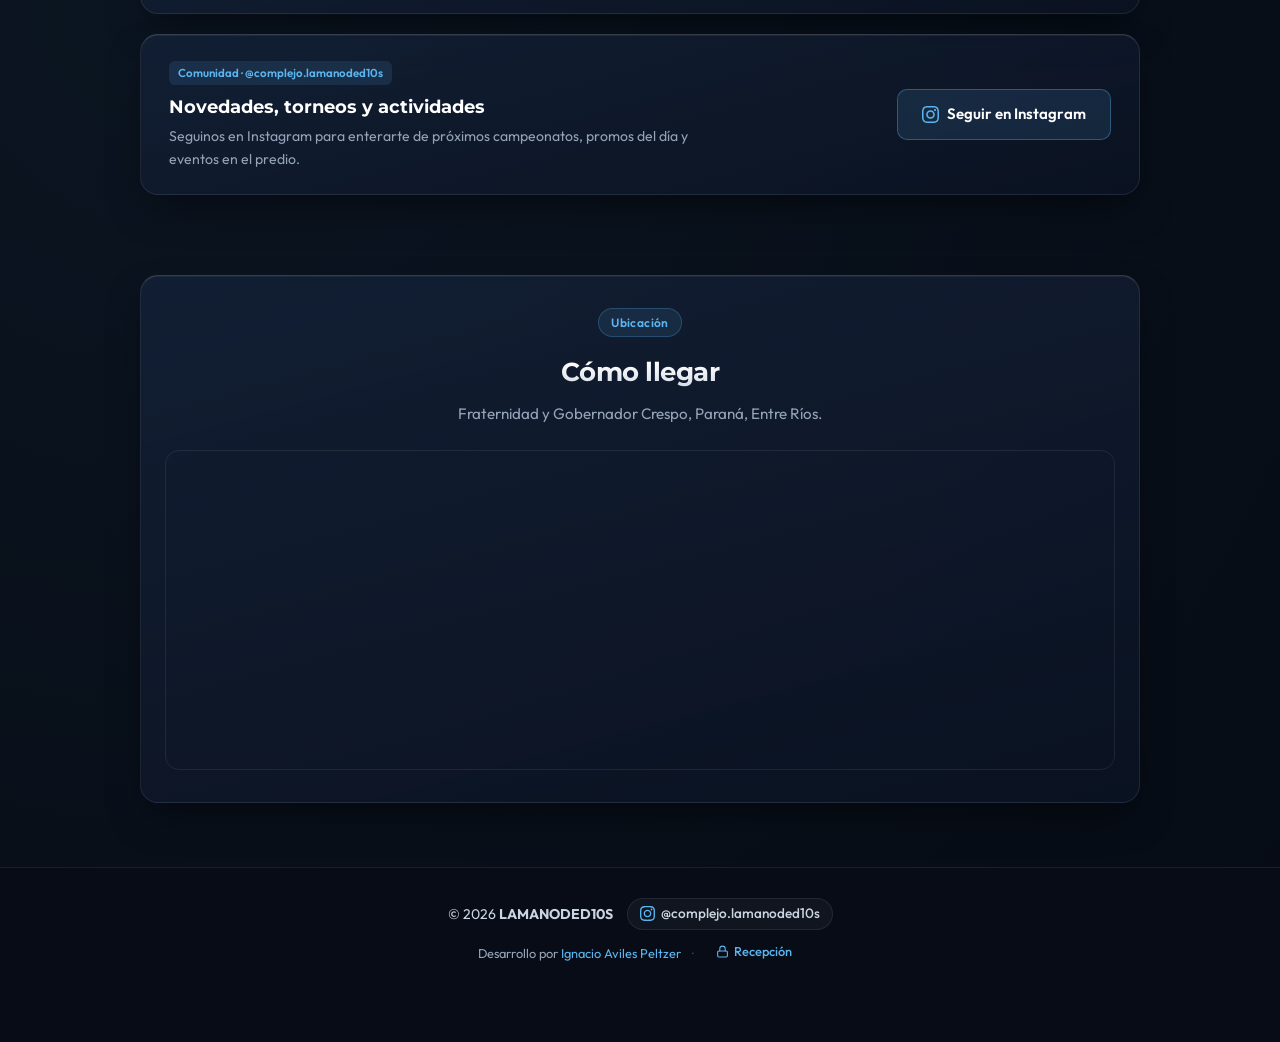
==== commit fe42e131: "Update index.html" ====
--- a/index.html
+++ b/index.html
@@ -343,6 +343,14 @@
       </div>
       <p class="dev-credits">
         Desarrollo por <a href="https://github.com" target="_blank" rel="noopener noreferrer">Ignacio Aviles Peltzer</a>
+        <span class="footer-sep">·</span>
+        <a href="ingreso.html" class="footer-staff-link">
+          <svg viewBox="0 0 24 24" fill="none" stroke="currentColor" stroke-width="2" stroke-linecap="round" stroke-linejoin="round" aria-hidden="true">
+            <rect x="3" y="11" width="18" height="11" rx="2" ry="2"></rect>
+            <path d="M7 11V7a5 5 0 0 1 10 0v4"></path>
+          </svg>
+          Recepción
+        </a>
       </p>
     </div>
   </footer>
@@ -350,4 +358,4 @@
   <script src="config.js?v=8"></script>
   <script src="app.js?v=44"></script>
 </body>
-</html>+</html>
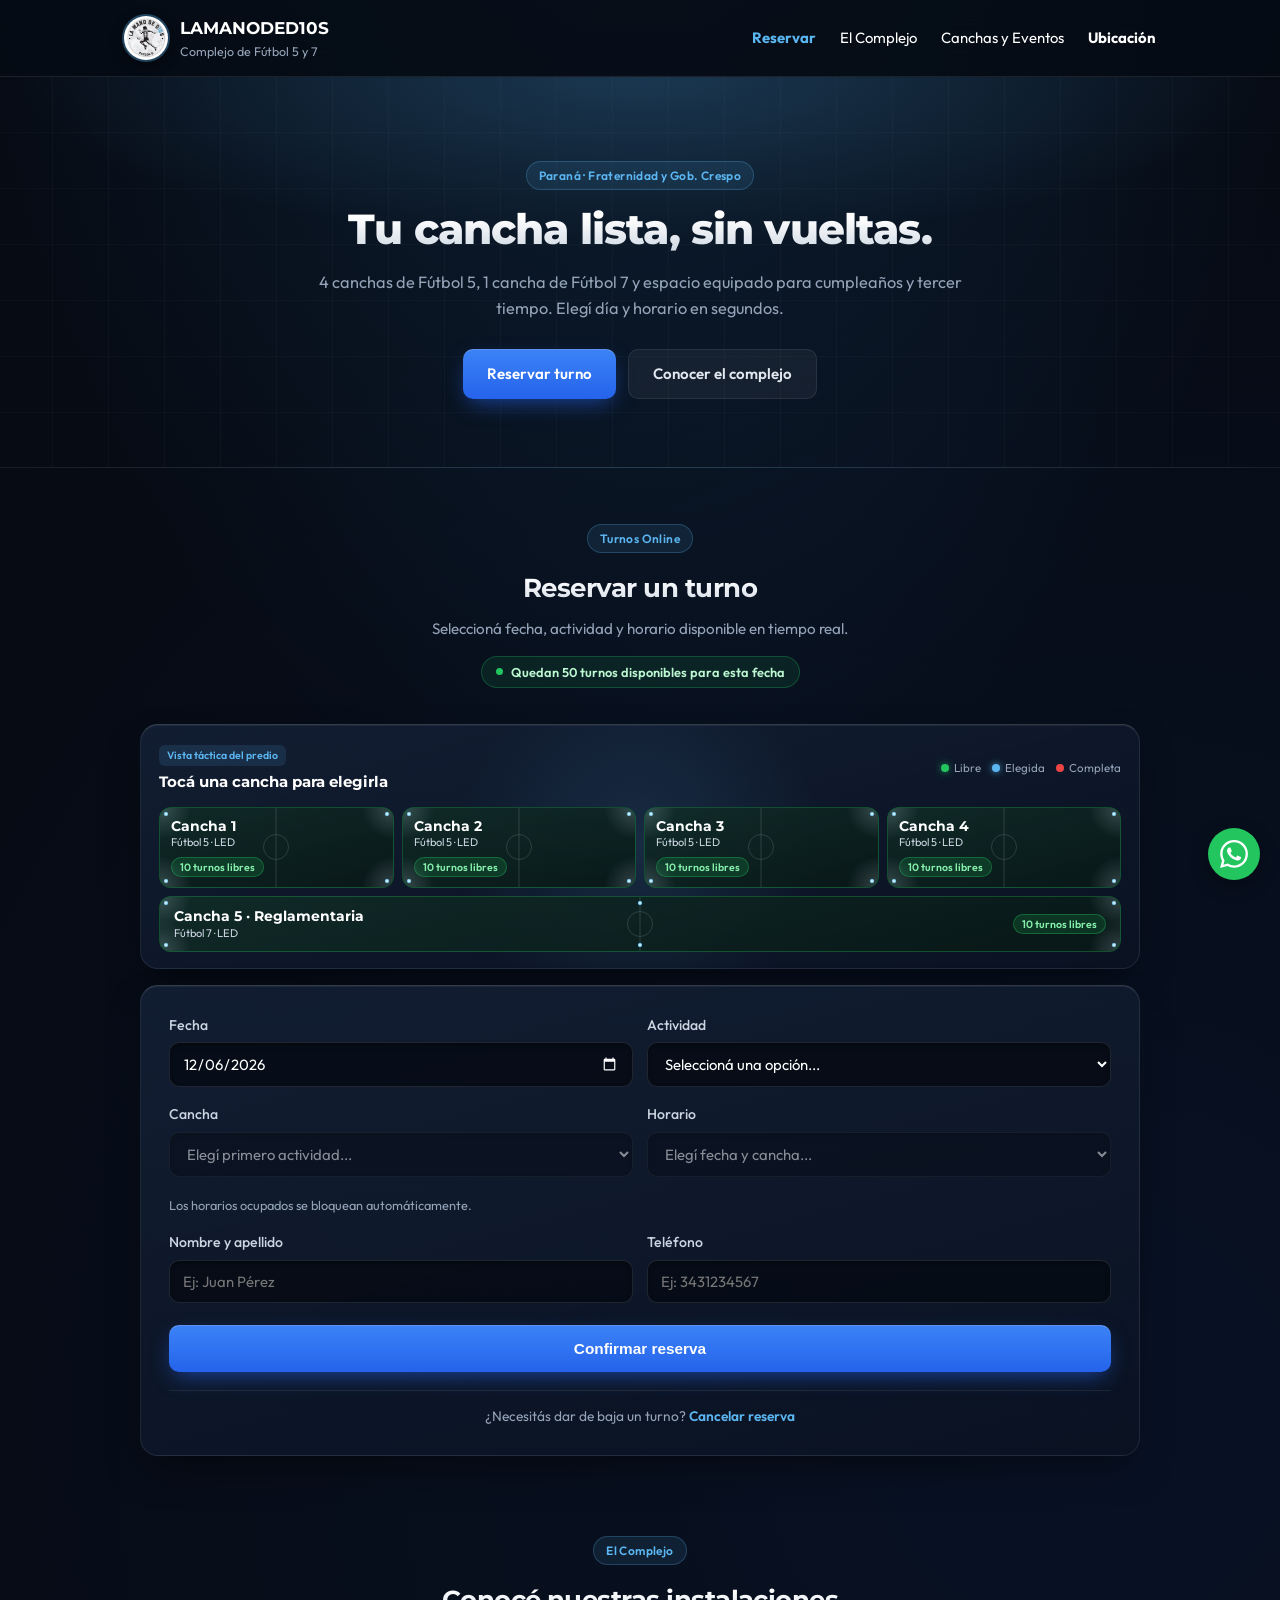
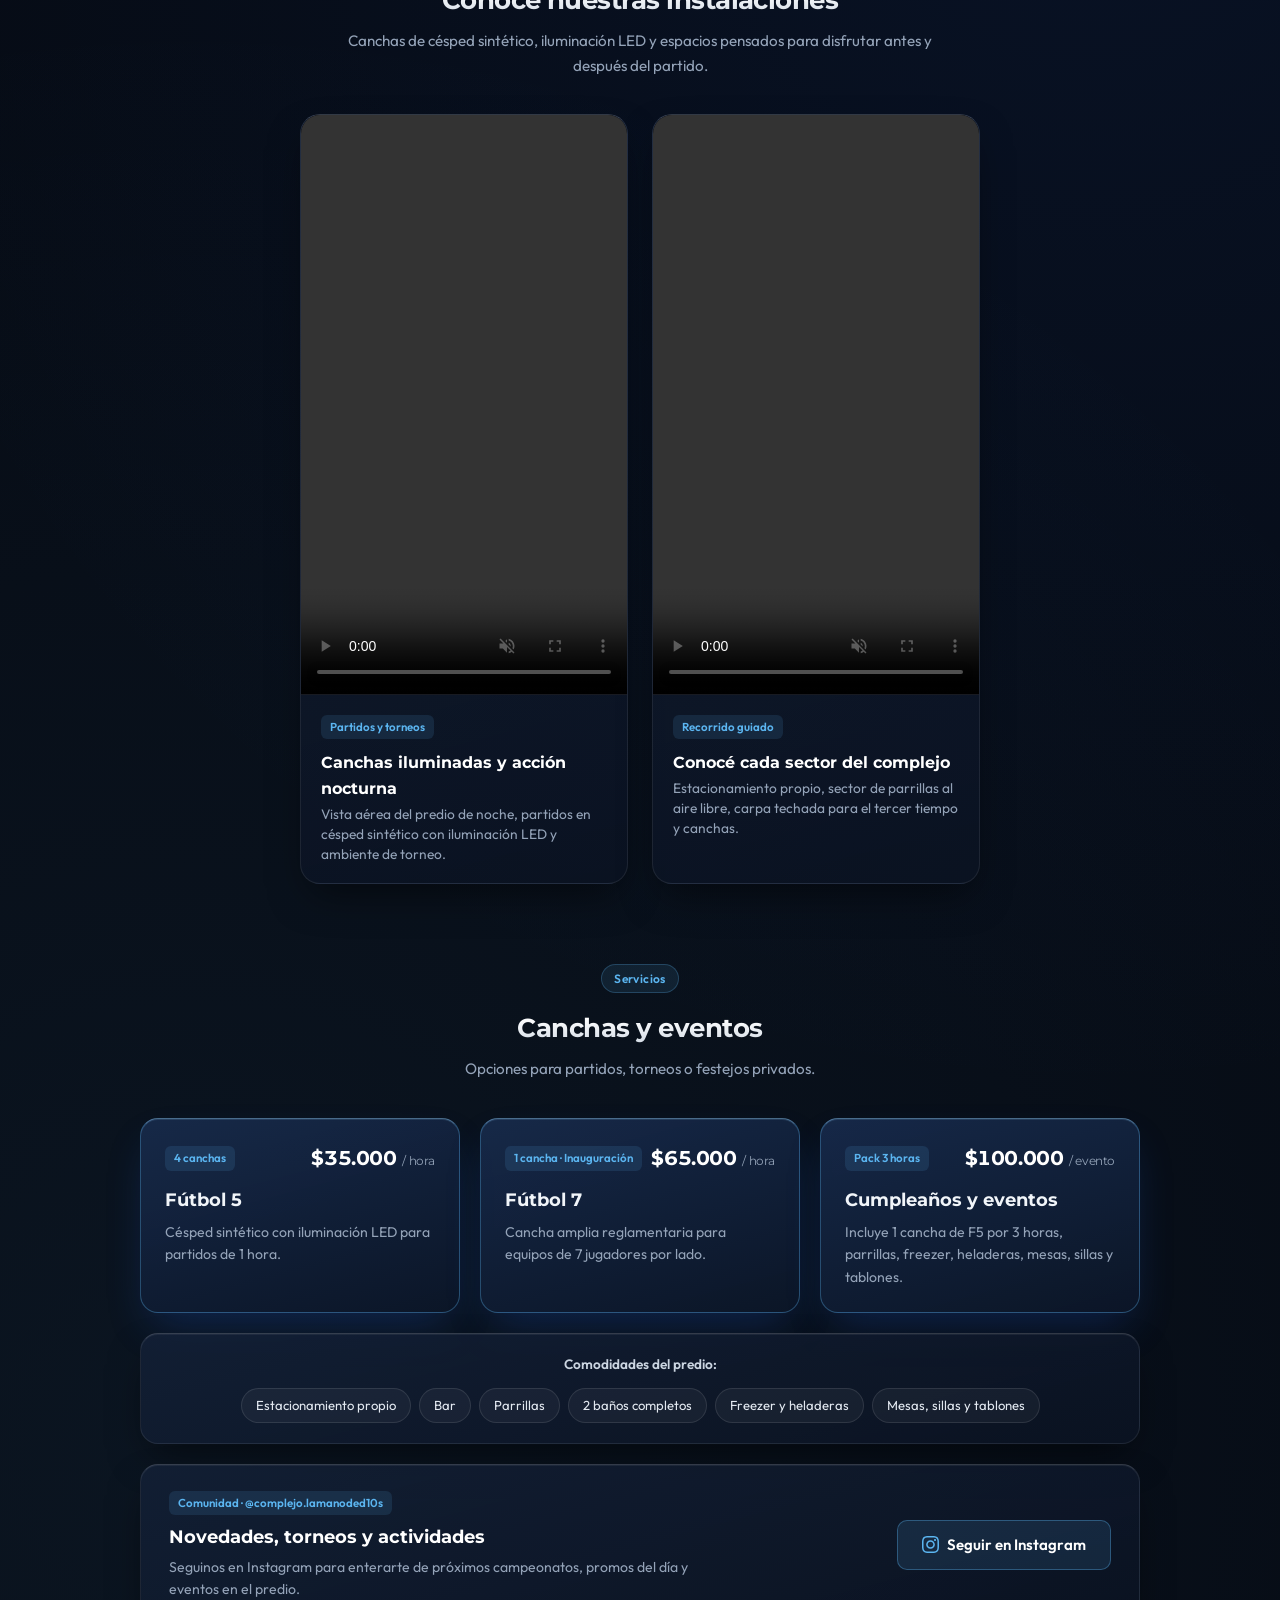
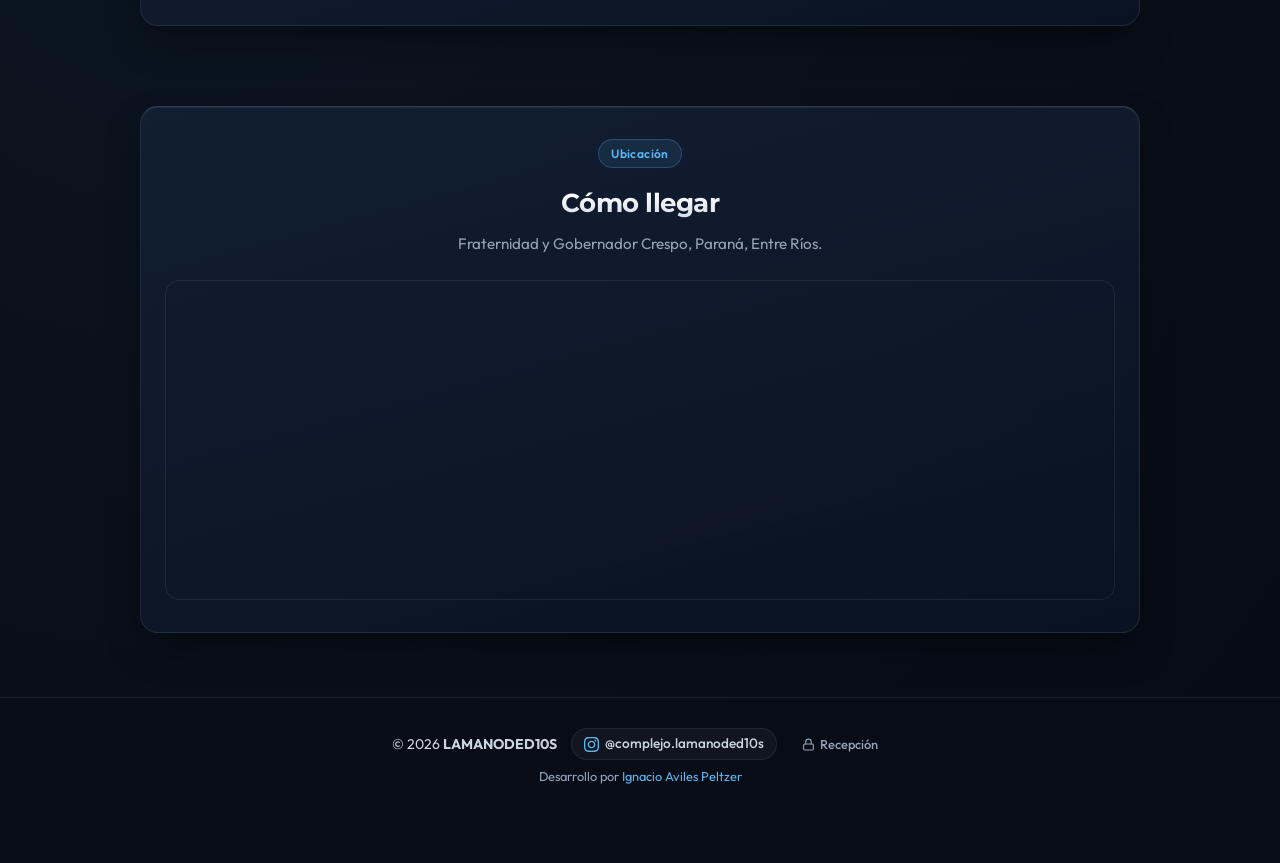
==== commit 0342082c: "Add files via upload" ====
--- a/index.html
+++ b/index.html
@@ -18,20 +18,20 @@
   <link rel="preconnect" href="https://fonts.gstatic.com" crossorigin>
   <link href="https://fonts.googleapis.com/css2?family=Montserrat:wght@600;700;800&family=Outfit:wght@400;500;600;700&display=swap" rel="stylesheet">
   
-  <link rel="stylesheet" href="styles.css?v=43">
+  <link rel="stylesheet" href="styles.css?v=45">
 </head>
 <body>
 
   <!-- ENCABEZADO -->
   <header class="main-header">
     <div class="nav-container">
-      <div class="brand-logo">
+      <a href="#" class="brand-logo" aria-label="Volver al inicio de LAMANODED10S">
         <img src="logo.jpg" alt="LAMANODED10S" class="logo-img" onerror="this.style.display='none'">
         <div class="brand-text">
           <h1>LAMANODED10S</h1>
           <span>Complejo de Fútbol 5 y 7</span>
         </div>
-      </div>
+      </a>
       
       <button class="menu-toggle" aria-label="Abrir menú">
         <span></span><span></span><span></span>
@@ -133,7 +133,7 @@
               </div>
               <div class="pitch-label">
                 <strong>Cancha 4</strong>
-                <small>Fútbol 5 . LED</small>
+                <small>Fútbol 5 · LED</small>
               </div>
               <span class="pitch-status-tag">Disponible</span>
             </button>
@@ -146,7 +146,7 @@
               </div>
               <div class="pitch-label">
                 <strong>Cancha 5 · Reglamentaria</strong>
-                <small>Fútbol 7 · Césped Sintético</small>
+                <small>Fútbol 7 · LED</small>
               </div>
               <span class="pitch-status-tag">Disponible</span>
             </button>
@@ -167,6 +167,15 @@
               </div>
             </div>
 
+            <div class="sena-cumple-box" id="senaCumpleBox" style="display: none;">
+              <p>Seña requerida: <strong id="senaCumpleResumen"></strong></p>
+              <p id="datosTransferenciaSena"></p>
+              <label class="sena-cumple-confirmation" for="confirmacionSenaCumple">
+                <input type="checkbox" id="confirmacionSenaCumple" name="confirmacionSenaCumple">
+                <span>Adjuntaré o envié el comprobante de seña del <span id="senaCumplePorcentaje"></span> por WhatsApp</span>
+              </label>
+            </div>
+
             <div class="form-group-row">
               <div class="form-group">
                 <label for="cancha">Cancha</label>
@@ -186,11 +195,31 @@
             <div class="form-group-row" style="margin-top: 16px;">
               <div class="form-group">
                 <label for="nombre">Nombre y apellido</label>
-                <input type="text" id="nombre" name="nombre" placeholder="Ej: Juan Pérez" required>
+                <input
+                  type="text"
+                  id="nombre"
+                  name="nombre"
+                  placeholder="Ej: Juan Pérez"
+                  pattern="[A-Za-zÁÉÍÓÚÜÑáéíóúüñ\s]+"
+                  title="Ingresá solo letras y espacios"
+                  autocomplete="name"
+                  required
+                >
               </div>
               <div class="form-group">
                 <label for="telefono">Teléfono</label>
-                <input type="tel" id="telefono" name="telefono" placeholder="Ej: 3431234567" required>
+                <input
+                  type="tel"
+                  id="telefono"
+                  name="telefono"
+                  placeholder="Ej: 3431234567"
+                  inputmode="numeric"
+                  pattern="[0-9]{8,15}"
+                  maxlength="15"
+                  title="Ingresá solo números (entre 8 y 15 dígitos)"
+                  autocomplete="tel"
+                  required
+                >
               </div>
             </div>
 
@@ -257,7 +286,7 @@
       </div>
 
       <div class="sports-grid reveal delay-1">
-        <div class="sport-card glass-effect">
+        <div class="sport-card glass-effect highlight-card">
           <div class="sport-card-top">
             <span class="sport-badge">4 canchas</span>
             <span class="sport-price">$35.000 <small>/ hora</small></span>
@@ -266,7 +295,7 @@
           <p>Césped sintético con iluminación LED para partidos de 1 hora.</p>
         </div>
 
-        <div class="sport-card glass-effect">
+        <div class="sport-card glass-effect highlight-card">
           <div class="sport-card-top">
             <span class="sport-badge">1 cancha · Inauguración</span>
             <span class="sport-price">$65.000 <small>/ hora</small></span>
@@ -340,22 +369,21 @@
           <svg viewBox="0 0 24 24" aria-hidden="true"><path d="M12 2.163c3.204 0 3.584.012 4.85.07 3.252.148 4.771 1.691 4.919 4.919.058 1.265.069 1.645.069 4.849 0 3.205-.012 3.584-.069 4.849-.149 3.225-1.664 4.771-4.919 4.919-1.266.058-1.644.07-4.85.07-3.204 0-3.584-.012-4.849-.07-3.26-.149-4.771-1.699-4.919-4.92-.058-1.265-.07-1.644-.07-4.849 0-3.204.013-3.583.07-4.849.149-3.227 1.664-4.771 4.919-4.919 1.266-.057 1.645-.069 4.849-.069zm0-2.163c-3.259 0-3.667.014-4.947.072-4.358.2-6.78 2.618-6.98 6.98-.059 1.281-.073 1.689-.073 4.948 0 3.259.014 3.668.072 4.948.2 4.358 2.618 6.78 6.98 6.98 1.281.058 1.689.072 4.948.072 3.259 0 3.668-.014 4.948-.072 4.354-.2 6.782-2.618 6.979-6.98.059-1.28.073-1.689.073-4.948 0-3.259-.014-3.667-.072-4.947-.196-4.354-2.617-6.78-6.979-6.98-1.281-.059-1.69-.073-4.949-.073zm0 5.838c-3.403 0-6.162 2.759-6.162 6.162s2.759 6.163 6.162 6.163 6.162-2.759 6.162-6.163c0-3.403-2.759-6.162-6.162-6.162zm0 10.162c-2.209 0-4-1.79-4-4 0-2.209 1.791-4 4-4s4 1.791 4 4c0 2.21-1.791 4-4 4zm6.406-11.845c-.796 0-1.441.645-1.441 1.44s.645 1.44 1.441 1.44c.795 0 1.439-.645 1.439-1.44s-.644-1.44-1.439-1.44z"/></svg>
           @complejo.lamanoded10s
         </a>
-      </div>
-      <p class="dev-credits">
-        Desarrollo por <a href="https://github.com" target="_blank" rel="noopener noreferrer">Ignacio Aviles Peltzer</a>
-        <span class="footer-sep">·</span>
-        <a href="ingreso.html" class="footer-staff-link">
+        <a href="ingreso.html" class="footer-staff-link" aria-label="Acceso para Recepción">
           <svg viewBox="0 0 24 24" fill="none" stroke="currentColor" stroke-width="2" stroke-linecap="round" stroke-linejoin="round" aria-hidden="true">
             <rect x="3" y="11" width="18" height="11" rx="2" ry="2"></rect>
             <path d="M7 11V7a5 5 0 0 1 10 0v4"></path>
           </svg>
           Recepción
         </a>
+      </div>
+      <p class="dev-credits">
+        Desarrollo por <a href="https://github.com/nachoaviles09" target="_blank" rel="noopener noreferrer">Ignacio Aviles Peltzer</a>
       </p>
     </div>
   </footer>
 
-  <script src="config.js?v=8"></script>
-  <script src="app.js?v=44"></script>
+  <script src="config.js?v=10"></script>
+  <script src="app.js?v=45"></script>
 </body>
-</html>
+</html>
--- a/styles.css
+++ b/styles.css
@@ -54,6 +54,18 @@
   display: flex;
   align-items: center;
   gap: 12px;
+  text-decoration: none;
+  color: inherit;
+  cursor: pointer;
+  transition: opacity 0.2s ease, transform 0.15s ease;
+}
+
+.brand-logo:hover {
+  opacity: 0.9;
+}
+
+.brand-logo:active {
+  transform: scale(0.98);
 }
 
 .logo-img {
@@ -285,8 +297,301 @@
 
 /* RESERVAS */
 .grid-reservation {
-  max-width: 660px;
-  margin: 0 auto;
+  display: flex;
+  flex-direction: column;
+  gap: 16px;
+}
+
+.pitch-blueprint {
+  position: relative;
+  padding: 16px 18px;
+  overflow: hidden;
+  --mouse-x: 50%;
+  --mouse-y: 50%;
+}
+
+.pitch-blueprint::before {
+  content: "";
+  position: absolute;
+  inset: 0;
+  pointer-events: none;
+  background: radial-gradient(
+    260px circle at var(--mouse-x) var(--mouse-y),
+    rgba(91, 181, 240, 0.12),
+    transparent 70%
+  );
+  z-index: 0;
+}
+
+.pitch-blueprint-header {
+  position: relative;
+  z-index: 1;
+  display: flex;
+  justify-content: space-between;
+  align-items: center;
+  flex-wrap: wrap;
+  gap: 8px;
+  margin-bottom: 12px;
+}
+
+.pitch-blueprint-header .sport-badge {
+  font-size: 0.66rem;
+  padding: 2px 8px;
+  margin-bottom: 2px;
+}
+
+.pitch-blueprint-header h4 {
+  font-family: 'Montserrat', sans-serif;
+  font-size: 0.96rem;
+  font-weight: 700;
+  color: #ffffff;
+}
+
+.pitch-legend {
+  display: flex;
+  align-items: center;
+  gap: 11px;
+  font-size: 0.72rem;
+  color: var(--text-muted);
+}
+
+.pitch-legend span {
+  display: inline-flex;
+  align-items: center;
+  gap: 5px;
+}
+
+.pitch-legend i {
+  display: inline-block;
+  width: 8px;
+  height: 8px;
+  border-radius: 50%;
+  font-style: normal;
+}
+
+.dot-free {
+  background: #22c55e;
+  box-shadow: 0 0 7px rgba(34, 197, 94, 0.65);
+}
+
+.dot-selected {
+  background: #5bb5f0;
+  box-shadow: 0 0 7px rgba(91, 181, 240, 0.75);
+}
+
+.dot-busy {
+  background: #ef4444;
+}
+
+.pitch-complex-grid {
+  position: relative;
+  z-index: 1;
+  display: grid;
+  grid-template-columns: repeat(4, 1fr);
+  gap: 8px;
+}
+
+.pitch-unit {
+  position: relative;
+  overflow: hidden;
+  display: flex;
+  flex-direction: column;
+  justify-content: space-between;
+  align-items: flex-start;
+  text-align: left;
+  min-height: 76px;
+  padding: 10px 11px;
+  border-radius: 12px;
+  background: linear-gradient(165deg, rgba(16, 46, 39, 0.82) 0%, rgba(9, 24, 23, 0.94) 100%);
+  border: 1px solid rgba(34, 197, 94, 0.3);
+  color: #ffffff;
+  font-family: inherit;
+  cursor: pointer;
+  transition: transform 0.18s ease, border-color 0.2s ease, box-shadow 0.2s ease;
+}
+
+.pitch-unit::before {
+  content: "";
+  position: absolute;
+  inset: 0;
+  pointer-events: none;
+  z-index: 1;
+  background:
+    radial-gradient(circle 2.6px at 6px 6px, #ffffff 0%, #7dd3fc 55%, transparent 100%),
+    radial-gradient(circle 2.6px at calc(100% - 6px) 6px, #ffffff 0%, #7dd3fc 55%, transparent 100%),
+    radial-gradient(circle 2.6px at 6px calc(100% - 6px), #ffffff 0%, #7dd3fc 55%, transparent 100%),
+    radial-gradient(circle 2.6px at calc(100% - 6px) calc(100% - 6px), #ffffff 0%, #7dd3fc 55%, transparent 100%);
+}
+
+.pitch-unit::after {
+  content: "";
+  position: absolute;
+  inset: 0;
+  pointer-events: none;
+  z-index: 1;
+  opacity: 0.8;
+  background:
+    radial-gradient(circle 44px at 0% 0%, rgba(224, 242, 254, 0.26), transparent 72%),
+    radial-gradient(circle 44px at 100% 0%, rgba(224, 242, 254, 0.26), transparent 72%),
+    radial-gradient(circle 44px at 0% 100%, rgba(224, 242, 254, 0.26), transparent 72%),
+    radial-gradient(circle 44px at 100% 100%, rgba(224, 242, 254, 0.26), transparent 72%);
+  transition: opacity 0.2s ease;
+}
+
+.pitch-unit.pitch-f7 {
+  grid-column: 1 / -1;
+  flex-direction: row;
+  align-items: center;
+  min-height: 56px;
+  padding: 10px 14px;
+}
+
+.pitch-unit.pitch-f7::before {
+  background:
+    radial-gradient(circle 2.6px at 6px 6px, #ffffff 0%, #7dd3fc 55%, transparent 100%),
+    radial-gradient(circle 2.6px at 50% 6px, #ffffff 0%, #7dd3fc 55%, transparent 100%),
+    radial-gradient(circle 2.6px at calc(100% - 6px) 6px, #ffffff 0%, #7dd3fc 55%, transparent 100%),
+    radial-gradient(circle 2.6px at 6px calc(100% - 6px), #ffffff 0%, #7dd3fc 55%, transparent 100%),
+    radial-gradient(circle 2.6px at 50% calc(100% - 6px), #ffffff 0%, #7dd3fc 55%, transparent 100%),
+    radial-gradient(circle 2.6px at calc(100% - 6px) calc(100% - 6px), #ffffff 0%, #7dd3fc 55%, transparent 100%);
+}
+
+.pitch-unit.pitch-f7 .pitch-status-tag {
+  margin-top: 0;
+}
+
+.pitch-unit:hover:not(.busy) {
+  transform: translateY(-2px);
+  border-color: rgba(125, 211, 252, 0.65);
+  box-shadow: 0 8px 18px -6px rgba(34, 197, 94, 0.35);
+}
+
+.pitch-unit:hover:not(.busy)::after {
+  opacity: 1;
+}
+
+.pitch-markings {
+  position: absolute;
+  inset: 0;
+  pointer-events: none;
+  opacity: 0.2;
+}
+
+.pitch-half-line {
+  position: absolute;
+  top: 0;
+  bottom: 0;
+  left: 50%;
+  width: 1px;
+  background: rgba(255, 255, 255, 0.7);
+  transform: translateX(-50%);
+}
+
+.pitch-center-circle {
+  position: absolute;
+  top: 50%;
+  left: 50%;
+  width: 26px;
+  height: 26px;
+  border: 1px solid rgba(255, 255, 255, 0.7);
+  border-radius: 50%;
+  transform: translate(-50%, -50%);
+}
+
+.pitch-label {
+  position: relative;
+  z-index: 2;
+}
+
+.pitch-label strong {
+  display: block;
+  font-family: 'Montserrat', sans-serif;
+  font-size: 0.85rem;
+  font-weight: 700;
+  color: #ffffff;
+  line-height: 1.2;
+}
+
+.pitch-label small {
+  display: block;
+  font-size: 0.69rem;
+  color: #cbd5e1;
+  margin-top: 1px;
+}
+
+.pitch-status-tag {
+  position: relative;
+  z-index: 2;
+  margin-top: 8px;
+  padding: 2px 8px;
+  border-radius: 999px;
+  font-size: 0.66rem;
+  font-weight: 600;
+  background: rgba(34, 197, 94, 0.16);
+  border: 1px solid rgba(34, 197, 94, 0.35);
+  color: #86efac;
+  white-space: nowrap;
+}
+
+.pitch-unit.selected {
+  background: linear-gradient(165deg, rgba(24, 58, 108, 0.92) 0%, rgba(12, 28, 56, 0.96) 100%);
+  border-color: var(--accent);
+  box-shadow: 0 0 0 2px rgba(91, 181, 240, 0.32), 0 10px 20px -6px rgba(37, 99, 235, 0.45);
+}
+
+.pitch-unit.selected::after {
+  opacity: 1;
+}
+
+.pitch-unit.selected .pitch-status-tag {
+  background: rgba(91, 181, 240, 0.24);
+  border-color: var(--accent);
+  color: #e0f2fe;
+}
+
+.pitch-unit.busy {
+  background: linear-gradient(165deg, rgba(45, 20, 26, 0.72) 0%, rgba(22, 12, 16, 0.88) 100%);
+  border-color: rgba(239, 68, 68, 0.3);
+  opacity: 0.72;
+}
+
+.pitch-unit.busy::before {
+  background:
+    radial-gradient(circle 2.4px at 6px 6px, rgba(252, 165, 165, 0.65) 0%, transparent 100%),
+    radial-gradient(circle 2.4px at calc(100% - 6px) 6px, rgba(252, 165, 165, 0.65) 0%, transparent 100%),
+    radial-gradient(circle 2.4px at 6px calc(100% - 6px), rgba(252, 165, 165, 0.65) 0%, transparent 100%),
+    radial-gradient(circle 2.4px at calc(100% - 6px) calc(100% - 6px), rgba(252, 165, 165, 0.65) 0%, transparent 100%);
+}
+
+.pitch-unit.busy::after {
+  opacity: 0.15;
+}
+
+.pitch-unit.busy .pitch-status-tag {
+  background: rgba(239, 68, 68, 0.16);
+  border-color: rgba(239, 68, 68, 0.35);
+  color: #fca5a5;
+}
+
+@media (max-width: 620px) {
+  .pitch-blueprint {
+    padding: 14px 12px;
+  }
+
+  .pitch-complex-grid {
+    grid-template-columns: repeat(2, 1fr);
+    gap: 7px;
+  }
+
+  .pitch-unit {
+    min-height: 70px;
+    padding: 9px 10px;
+  }
+
+  .pitch-unit.pitch-f7 {
+    min-height: 52px;
+    padding: 9px 11px;
+  }
 }
 
 .form-container {
@@ -340,6 +645,48 @@
   font-size: 0.8rem;
   color: var(--text-muted);
   margin-top: 2px;
+}
+
+.sena-cumple-box {
+  margin: 4px 0 16px;
+  padding: 14px;
+  border: 1px solid rgba(245, 158, 11, 0.35);
+  border-radius: 12px;
+  background: rgba(245, 158, 11, 0.08);
+  color: #f1f5f9;
+  font-size: 0.86rem;
+}
+
+.sena-cumple-box p {
+  margin: 0 0 6px;
+}
+
+.sena-cumple-box p:nth-child(2) {
+  color: var(--text-muted);
+}
+
+.sena-cumple-confirmation {
+  display: flex;
+  align-items: flex-start;
+  gap: 9px;
+  margin: 12px 0 0;
+  cursor: pointer;
+}
+
+.sena-cumple-confirmation input[type="checkbox"] {
+  flex: 0 0 auto;
+  width: 17px;
+  height: 17px;
+  margin: 2px 0 0;
+  padding: 0;
+  border-radius: 4px;
+  accent-color: var(--accent);
+  cursor: pointer;
+}
+
+.sena-cumple-confirmation span {
+  font-size: 0.83rem;
+  line-height: 1.4;
 }
 
 .btn-submit {
@@ -1282,223 +1629,4 @@
   .ticket-grid {
     grid-template-columns: 1fr;
   }
-}
-
-/* =========================================================
-   PLANO INTERACTIVO DE CANCHAS Y SPOTLIGHT DE ESTADIO
-   ========================================================= */
-
-.pitch-blueprint {
-  padding: 22px 24px;
-  margin-bottom: 20px;
-  position: relative;
-  overflow: hidden;
-}
-
-.pitch-blueprint::before {
-  content: '';
-  position: absolute;
-  inset: 0;
-  background: radial-gradient(
-    420px circle at var(--mouse-x, 50%) var(--mouse-y, 0%),
-    rgba(91, 181, 240, 0.14),
-    transparent 70%
-  );
-  pointer-events: none;
-  transition: opacity 0.3s ease;
-}
-
-.pitch-blueprint-header {
-  display: flex;
-  justify-content: space-between;
-  align-items: flex-end;
-  gap: 12px;
-  margin-bottom: 16px;
-  flex-wrap: wrap;
-}
-
-.pitch-blueprint-header h4 {
-  font-family: 'Montserrat', sans-serif;
-  font-size: 1.02rem;
-  font-weight: 700;
-  color: #ffffff;
-}
-
-.pitch-legend {
-  display: flex;
-  gap: 12px;
-  font-size: 0.76rem;
-  color: var(--text-muted);
-}
-
-.pitch-legend span {
-  display: inline-flex;
-  align-items: center;
-  gap: 5px;
-}
-
-.pitch-legend i {
-  width: 8px;
-  height: 8px;
-  border-radius: 50%;
-  display: inline-block;
-}
-
-.dot-free { background: #22c55e; box-shadow: 0 0 8px #22c55e; }
-.dot-selected { background: #5bb5f0; box-shadow: 0 0 8px #5bb5f0; }
-.dot-busy { background: #ef4444; }
-
-.pitch-complex-grid {
-  display: grid;
-  grid-template-columns: repeat(2, 1fr);
-  gap: 12px;
-}
-
-.pitch-unit {
-  position: relative;
-  min-height: 92px;
-  padding: 14px 16px;
-  border-radius: 14px;
-  border: 1.5px solid rgba(34, 197, 94, 0.32);
-  background:
-    repeating-linear-gradient(
-      90deg,
-      rgba(22, 101, 52, 0.24) 0px,
-      rgba(22, 101, 52, 0.24) 18px,
-      rgba(15, 76, 40, 0.32) 18px,
-      rgba(15, 76, 40, 0.32) 36px
-    ),
-    #091716;
-  color: #ffffff;
-  font-family: inherit;
-  text-align: left;
-  cursor: pointer;
-  overflow: hidden;
-  display: flex;
-  flex-direction: column;
-  justify-content: space-between;
-  transition: transform 0.2s ease, border-color 0.2s ease, box-shadow 0.25s ease;
-}
-
-.pitch-unit:hover {
-  transform: translateY(-2px);
-  border-color: rgba(91, 181, 240, 0.75);
-  box-shadow: 0 10px 24px rgba(0, 0, 0, 0.45), 0 0 18px rgba(91, 181, 240, 0.2);
-}
-
-.pitch-unit.pitch-f7 {
-  grid-column: 1 / -1;
-  min-height: 84px;
-  flex-direction: row;
-  align-items: center;
-}
-
-/* Líneas de cancha dibujadas */
-.pitch-markings {
-  position: absolute;
-  inset: 6px;
-  border: 1px solid rgba(255, 255, 255, 0.14);
-  border-radius: 9px;
-  pointer-events: none;
-}
-
-.pitch-half-line {
-  position: absolute;
-  top: 0;
-  bottom: 0;
-  left: 50%;
-  width: 1px;
-  background: rgba(255, 255, 255, 0.14);
-}
-
-.pitch-center-circle {
-  position: absolute;
-  top: 50%;
-  left: 50%;
-  width: 28px;
-  height: 28px;
-  border: 1px solid rgba(255, 255, 255, 0.16);
-  border-radius: 50%;
-  transform: translate(-50%, -50%);
-}
-
-.pitch-label,
-.pitch-status-tag {
-  position: relative;
-  z-index: 1;
-}
-
-.pitch-label strong {
-  display: block;
-  font-family: 'Montserrat', sans-serif;
-  font-size: 0.94rem;
-  font-weight: 700;
-  color: #ffffff;
-}
-
-.pitch-label small {
-  font-size: 0.75rem;
-  color: #cbd5e1;
-}
-
-.pitch-status-tag {
-  align-self: flex-start;
-  font-size: 0.7rem;
-  font-weight: 700;
-  padding: 3px 9px;
-  border-radius: 999px;
-  background: rgba(34, 197, 94, 0.18);
-  border: 1px solid rgba(34, 197, 94, 0.4);
-  color: #86efac;
-}
-
-.pitch-unit.pitch-f7 .pitch-status-tag {
-  align-self: center;
-}
-
-/* Estado: Cancha seleccionada por el jugador */
-.pitch-unit.selected {
-  border-color: #5bb5f0;
-  box-shadow: 0 0 0 2px rgba(91, 181, 240, 0.35), 0 12px 26px rgba(37, 99, 235, 0.35);
-  background:
-    repeating-linear-gradient(
-      90deg,
-      rgba(37, 99, 235, 0.25) 0px,
-      rgba(37, 99, 235, 0.25) 18px,
-      rgba(29, 78, 216, 0.34) 18px,
-      rgba(29, 78, 216, 0.34) 36px
-    ),
-    #0b1930;
-}
-
-.pitch-unit.selected .pitch-status-tag {
-  background: rgba(91, 181, 240, 0.22);
-  border-color: #5bb5f0;
-  color: #ffffff;
-}
-
-/* Estado: Sin turnos libres en esa fecha */
-.pitch-unit.busy {
-  opacity: 0.55;
-  border-color: rgba(239, 68, 68, 0.35);
-}
-
-.pitch-unit.busy .pitch-status-tag {
-  background: rgba(239, 68, 68, 0.16);
-  border-color: rgba(239, 68, 68, 0.35);
-  color: #fca5a5;
-}
-
-@media (max-width: 520px) {
-  .pitch-complex-grid {
-    grid-template-columns: 1fr;
-  }
-  .pitch-unit.pitch-f7 {
-    flex-direction: column;
-    align-items: flex-start;
-    gap: 10px;
-  }
-  .pitch-unit.pitch-f7 .pitch-status-tag {
-    align-self: flex-start;
-  }
 }
